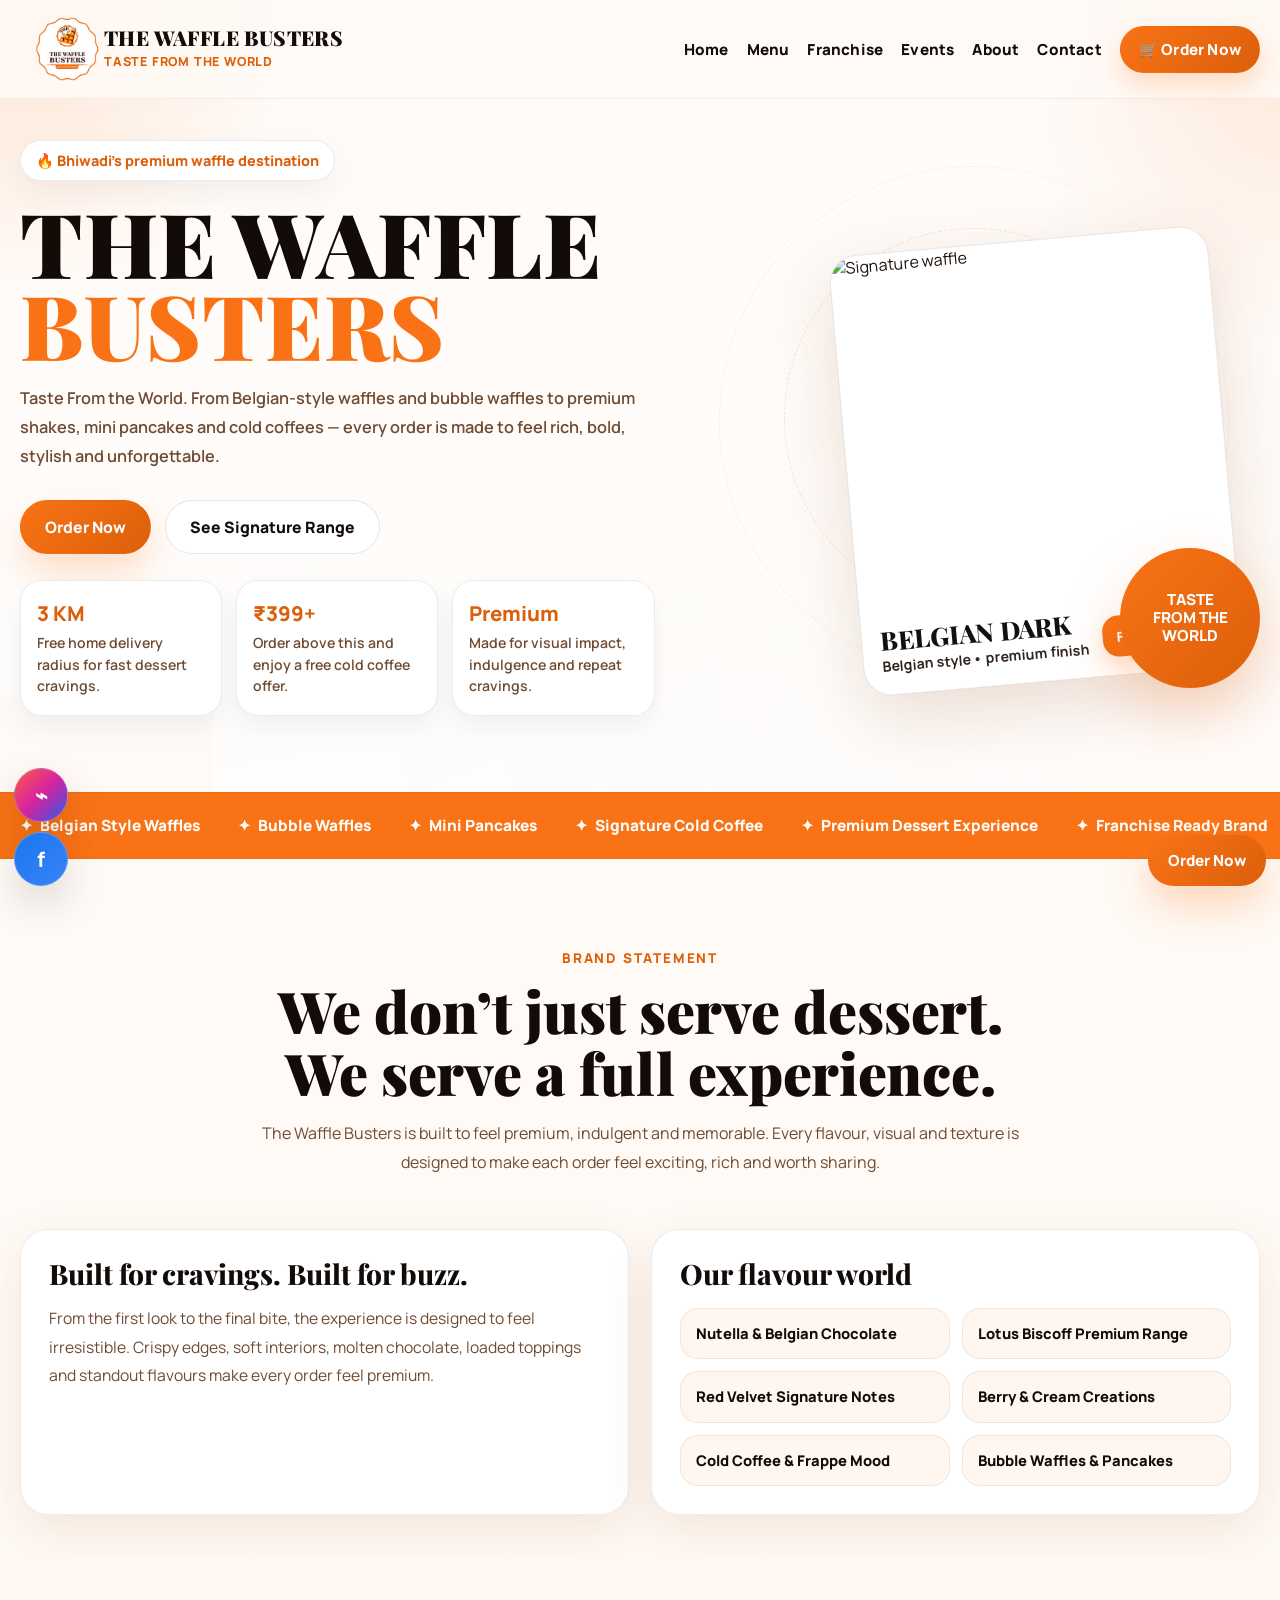
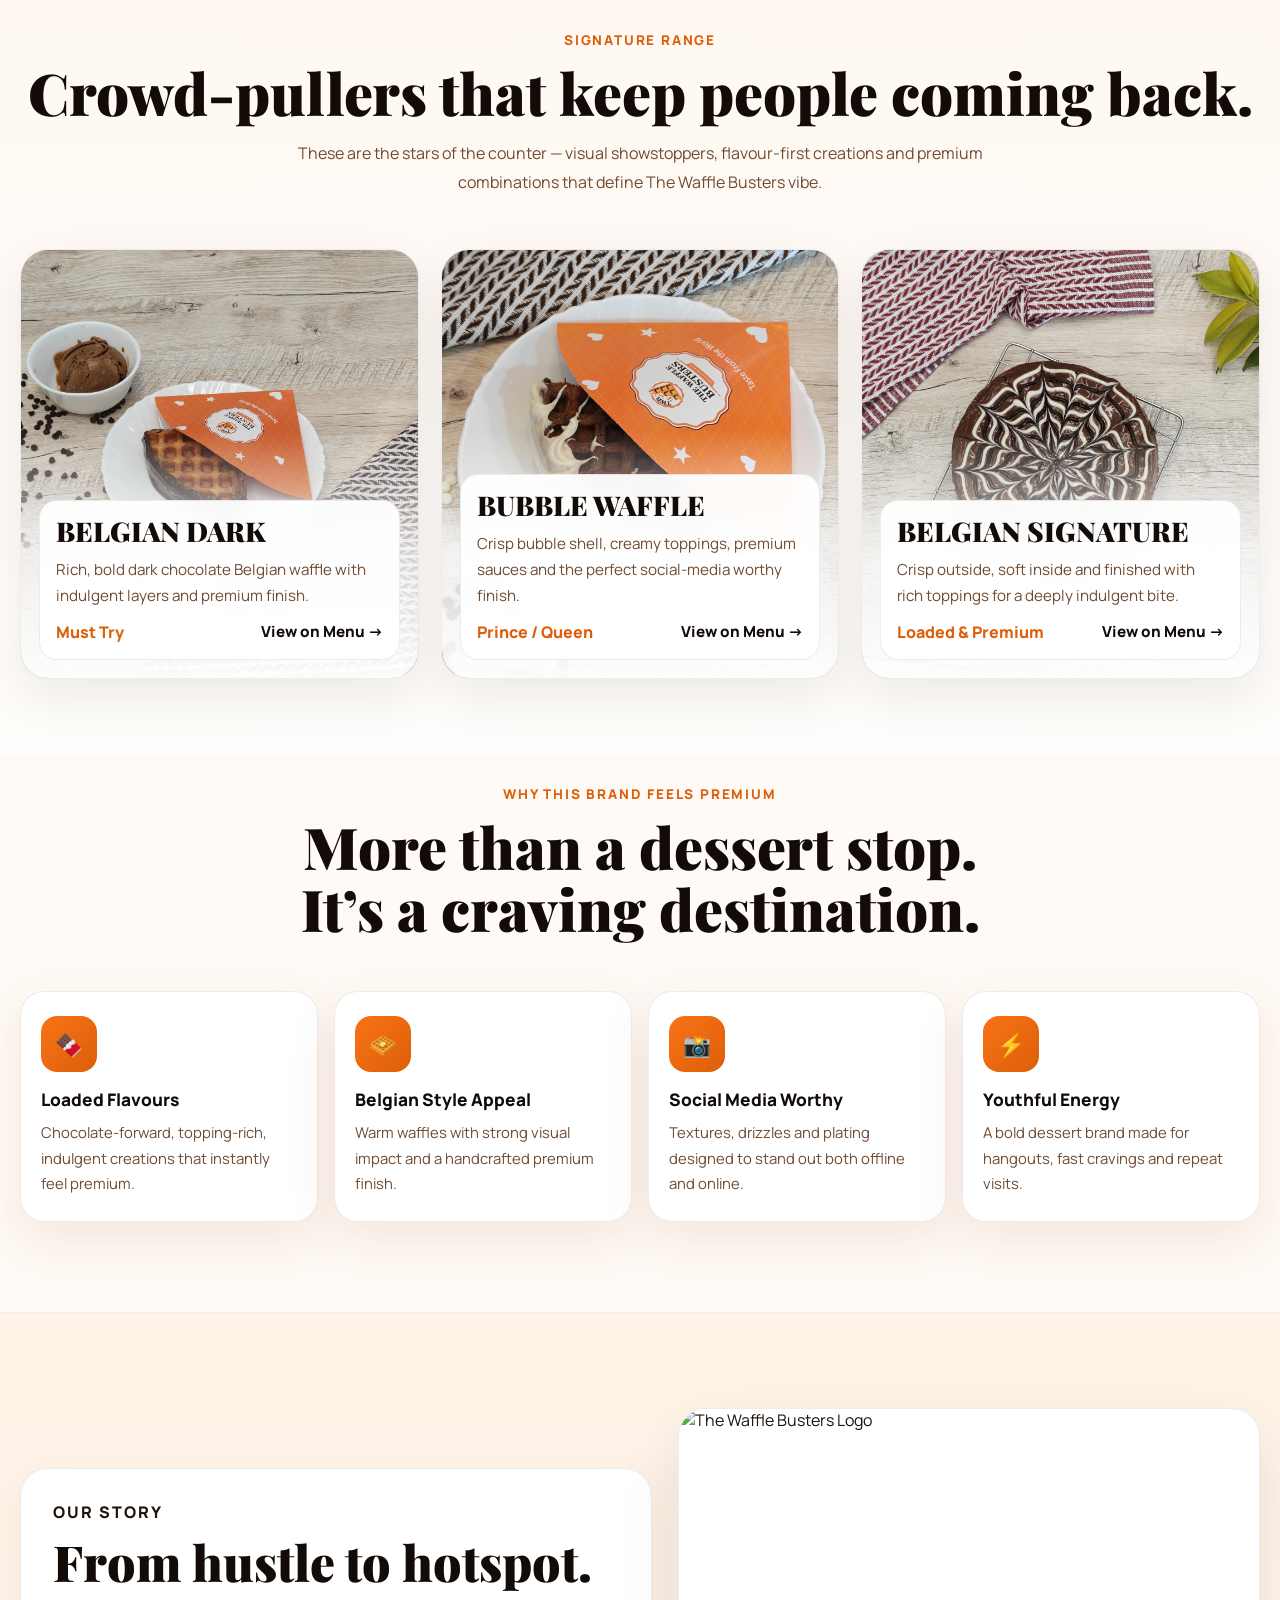
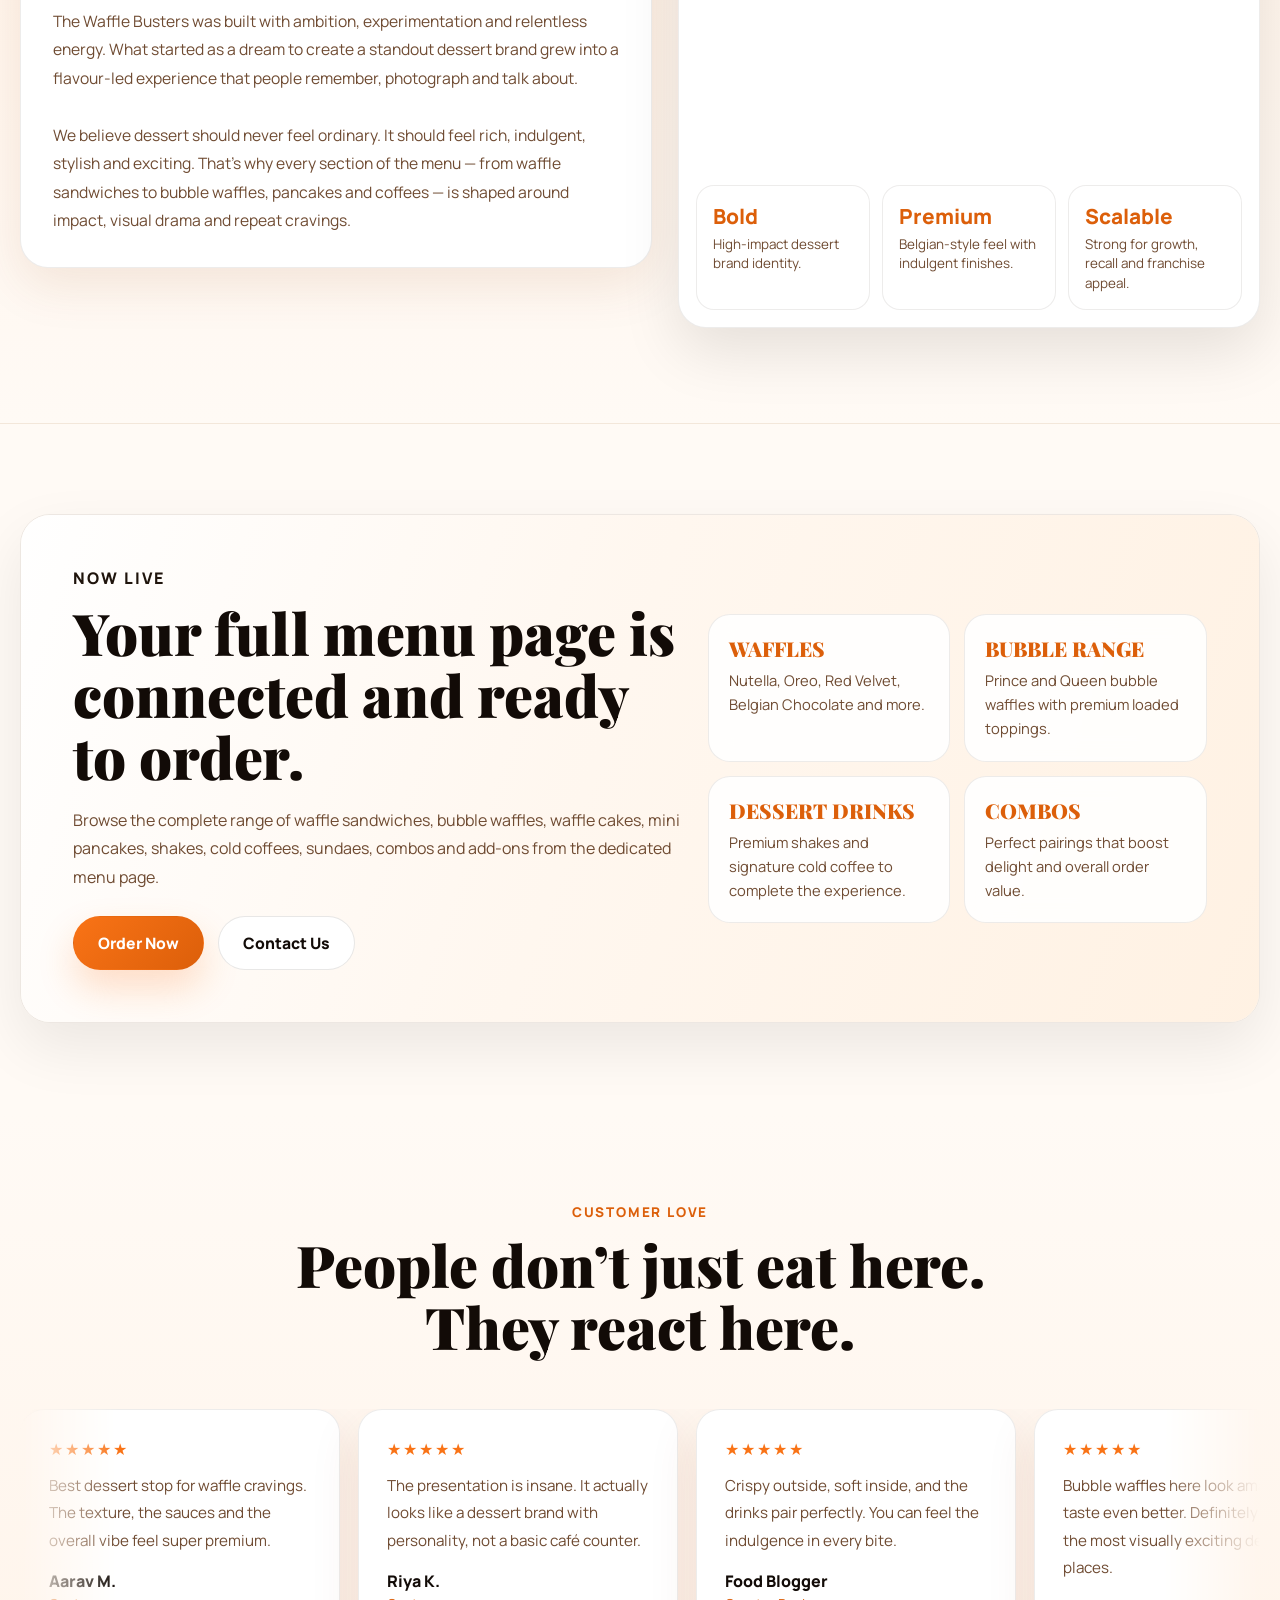
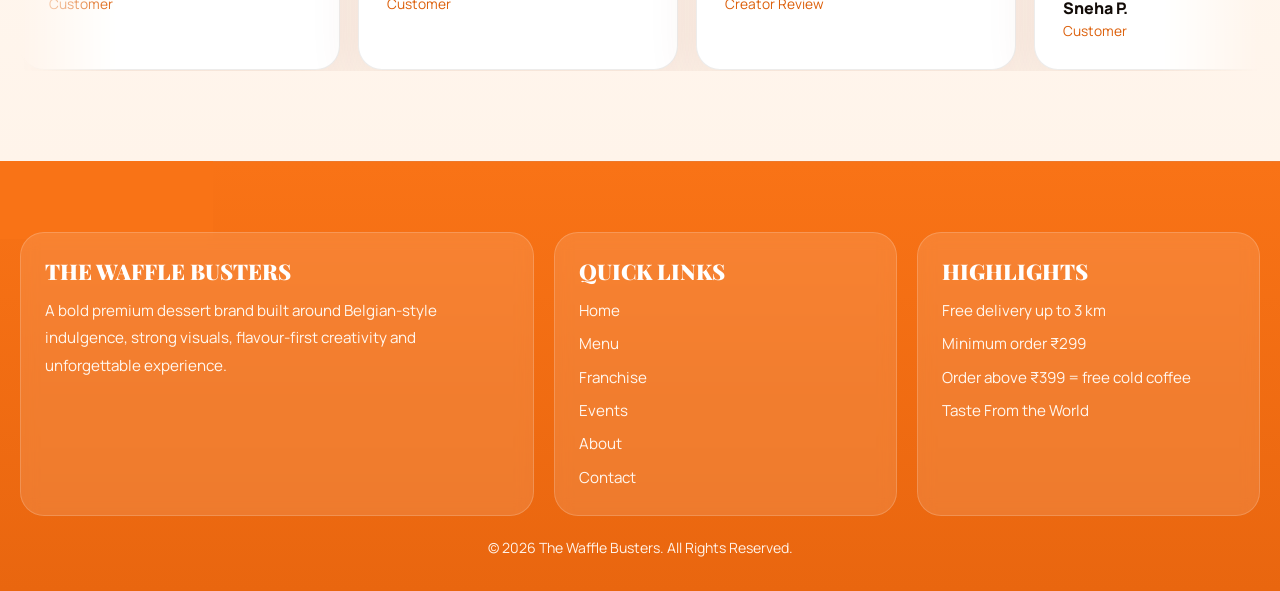
==== index.html @ b1592052 "first commit" ====
<!DOCTYPE html>
<html lang="en">
<head>
  <meta charset="UTF-8" />
  <meta name="viewport" content="width=device-width, initial-scale=1.0" />
  <title>The Waffle Busters | Order Online</title>

  <link rel="preconnect" href="https://fonts.googleapis.com">
  <link rel="preconnect" href="https://fonts.gstatic.com" crossorigin>
  <link href="https://fonts.googleapis.com/css2?family=Manrope:wght@400;500;600;700;800&family=Playfair+Display:wght@700;800;900&display=swap" rel="stylesheet">

<style>
  :root{
    --brand:#f97316;
    --brand-dark:#dc5f0a;
    --brand-soft:#fff4ea;
    --cream:#fffaf5;
    --cream-2:#fff1e3;
    --surface:#ffffff;
    --surface-2:#fff7ef;
    --text:#1f140c;
    --text-soft:#6f4b32;
    --heading:#120b07;
    --line:rgba(31,20,12,0.10);
    --line-strong:rgba(31,20,12,0.16);
    --shadow:0 18px 50px rgba(133, 58, 8, 0.10);
    --shadow-strong:0 24px 70px rgba(133, 58, 8, 0.16);
    --radius:28px;
    --nav-h:88px;
  }

  *{
    margin:0;
    padding:0;
    box-sizing:border-box;
  }

  html{
    scroll-behavior:smooth;
  }

  body{
    font-family:'Manrope',sans-serif;
    background:
      radial-gradient(circle at 10% 0%, rgba(249,115,22,.10), transparent 18%),
      radial-gradient(circle at 100% 10%, rgba(249,115,22,.08), transparent 20%),
      linear-gradient(180deg, #fffaf5 0%, #fff4ea 48%, #fff9f4 100%);
    color:var(--text);
    overflow-x:hidden;
    -webkit-font-smoothing:antialiased;
    text-rendering:optimizeLegibility;
  }

  a{
    text-decoration:none;
    color:inherit;
  }

  img{
    display:block;
    max-width:100%;
  }

  section{
    position:relative;
  }

  .container{
    width:min(1240px, calc(100% - 32px));
    margin:auto;
  }

  /* NAVBAR */
  .navbar{
    position:fixed;
    top:0;
    left:0;
    width:100%;
    z-index:1200;
    padding:14px 0;
    transition:.35s ease;
    background:rgba(255,250,245,.88);
    backdrop-filter:blur(14px);
    border-bottom:1px solid rgba(31,20,12,.06);
  }

  .navbar.scrolled{
    background:rgba(255,248,241,.96);
    border-bottom:1px solid rgba(31,20,12,.10);
    box-shadow:0 10px 35px rgba(0,0,0,0.06);
  }

  .nav-inner{
    width:min(1240px, calc(100% - 32px));
    margin:auto;
    display:flex;
    align-items:center;
    justify-content:space-between;
    gap:18px;
    min-height:60px;
  }

  .logo{
    display:flex;
    align-items:center;
    gap:14px;
    min-width:0;
    position:relative;
    z-index:1202;
  }

 .logo-img{
  width:70px;
  height:70px;
  object-fit:contain;
  flex-shrink:0;
  background:transparent;
  padding:0;
  border-radius:0;
  box-shadow:none;
  transform:scale(1.35);
  transform-origin:left center;
}

  .logo-text{
    min-width:0;
  }

  .logo-text h2{
    font-family:'Playfair Display',serif;
    font-size:1.28rem;
    font-weight:900;
    letter-spacing:.4px;
    color:var(--heading);
    line-height:1.02;
    text-transform:uppercase;
  }

  .logo-text p{
    font-size:.78rem;
    color:var(--brand-dark);
    margin-top:4px;
    letter-spacing:.8px;
    white-space:nowrap;
    font-weight:800;
    text-transform:uppercase;
  }

  .nav-toggle{
    display:none;
    width:48px;
    height:48px;
    border:none;
    border-radius:14px;
    background:#fff;
    border:1px solid rgba(31,20,12,.08);
    align-items:center;
    justify-content:center;
    cursor:pointer;
    position:relative;
    z-index:1202;
    flex-shrink:0;
    box-shadow:0 10px 24px rgba(0,0,0,.05);
  }

  .nav-toggle span{
    position:absolute;
    width:22px;
    height:2px;
    border-radius:999px;
    background:var(--heading);
    transition:.28s ease;
  }

  .nav-toggle span:nth-child(1){transform:translateY(-7px);}
  .nav-toggle span:nth-child(2){transform:translateY(0);}
  .nav-toggle span:nth-child(3){transform:translateY(7px);}

  .nav-toggle.active span:nth-child(1){transform:translateY(0) rotate(45deg);}
  .nav-toggle.active span:nth-child(2){opacity:0;}
  .nav-toggle.active span:nth-child(3){transform:translateY(0) rotate(-45deg);}

  .nav-links{
    display:flex;
    align-items:center;
    gap:12px;
  }

  .navbar ul{
    display:flex;
    gap:18px;
    list-style:none;
    align-items:center;
    flex-wrap:wrap;
    justify-content:flex-end;
  }

  .navbar a{
    color:var(--heading);
    font-weight:800;
    letter-spacing:.2px;
    transition:.25s ease;
    position:relative;
    font-size:.95rem;
  }

  .navbar a:hover{
    color:var(--brand-dark);
  }

  .navbar a::after{
    content:"";
    position:absolute;
    left:0;
    bottom:-7px;
    width:0;
    height:2px;
    background:linear-gradient(90deg, var(--brand), var(--brand-dark));
    transition:.25s ease;
  }

  .navbar a:hover::after{
    width:100%;
  }

  .nav-cta{
    padding:12px 18px;
    border-radius:999px;
    border:1px solid transparent;
    background:linear-gradient(135deg,var(--brand),var(--brand-dark));
    color:#fff !important;
    font-weight:900 !important;
    box-shadow:0 12px 26px rgba(249,115,22,0.22);
  }

  .nav-cta::after{
    display:none;
  }

  .nav-overlay{
    display:none;
  }

  /* HERO */
  .hero{
    min-height:88vh;
    display:flex;
    align-items:center;
    padding:138px 0 74px;
    overflow:hidden;
    background:
      linear-gradient(180deg, rgba(255,255,255,.72), rgba(255,255,255,.82)),
      url('assets/images/hero-bg.jpeg') center/cover no-repeat;
  }

  .hero::before{
    content:"";
    position:absolute;
    inset:0;
    background:
      radial-gradient(circle at 0% 0%, rgba(249,115,22,.16), transparent 20%),
      radial-gradient(circle at 100% 10%, rgba(249,115,22,.12), transparent 18%);
    pointer-events:none;
  }

  .hero::after{
    content:"";
    position:absolute;
    left:0;
    right:0;
    bottom:-1px;
    height:95px;
    background:
      radial-gradient(circle at 8% 0, transparent 54px, var(--cream) 55px),
      radial-gradient(circle at 26% 0, transparent 54px, var(--cream) 55px),
      radial-gradient(circle at 44% 0, transparent 54px, var(--cream) 55px),
      radial-gradient(circle at 62% 0, transparent 54px, var(--cream) 55px),
      radial-gradient(circle at 80% 0, transparent 54px, var(--cream) 55px),
      radial-gradient(circle at 98% 0, transparent 54px, var(--cream) 55px);
    background-size:16.66% 100%;
    background-repeat:no-repeat;
    pointer-events:none;
  }

  .hero-grid{
    position:relative;
    z-index:2;
    display:grid;
    grid-template-columns:minmax(0,1fr) minmax(0,.9fr);
    gap:34px;
    align-items:center;
  }

  .hero-copy{
    min-width:0;
  }

  .hero-copy .eyebrow{
    display:inline-flex;
    align-items:center;
    gap:10px;
    padding:10px 15px;
    border-radius:999px;
    background:#fff;
    border:1px solid rgba(31,20,12,.08);
    color:var(--brand-dark);
    font-weight:800;
    margin-bottom:20px;
    box-shadow:0 10px 30px rgba(0,0,0,0.05);
    font-size:.9rem;
    max-width:100%;
  }

  .hero-copy h1{
    font-family:'Playfair Display',serif;
    font-size:clamp(2.8rem, 7vw, 5.8rem);
    line-height:.92;
    font-weight:900;
    letter-spacing:.5px;
    max-width:720px;
    color:var(--heading);
    word-break:break-word;
    text-transform:uppercase;
  }

  .hero-copy h1 span{
    display:block;
    color:var(--brand);
  }

  .hero-copy p{
    margin-top:18px;
    max-width:700px;
    color:var(--text-soft);
    font-size:1.02rem;
    line-height:1.8;
    font-weight:600;
  }

  .hero-actions{
    margin-top:28px;
    display:flex;
    flex-wrap:wrap;
    gap:14px;
  }

  .btn{
    display:inline-flex;
    align-items:center;
    justify-content:center;
    gap:10px;
    min-height:54px;
    padding:15px 24px;
    border-radius:999px;
    font-weight:800;
    font-size:.98rem;
    transition:.28s ease;
    border:1px solid transparent;
    text-align:center;
  }

  .btn-primary{
    background:linear-gradient(135deg,var(--brand),var(--brand-dark));
    color:#fff;
    box-shadow:0 18px 36px rgba(249,115,22,.22);
  }

  .btn-primary:hover{
    transform:translateY(-4px);
    box-shadow:0 24px 42px rgba(249,115,22,.28);
  }

  .btn-secondary{
    background:#fff;
    border-color:rgba(31,20,12,.10);
    color:var(--heading);
  }

  .btn-secondary:hover{
    transform:translateY(-4px);
    background:var(--surface-2);
  }

  .hero-stats{
    margin-top:26px;
    display:grid;
    grid-template-columns:repeat(3, minmax(0,1fr));
    gap:14px;
  }

  .stat-chip{
    min-width:0;
    padding:18px 16px;
    border-radius:22px;
    background:#fff;
    border:1px solid rgba(31,20,12,.08);
    box-shadow:0 12px 26px rgba(0,0,0,.05);
  }

  .stat-chip h3{
    font-size:1.28rem;
    color:var(--brand-dark);
    font-weight:900;
    margin-bottom:5px;
  }

  .stat-chip p{
    margin:0;
    font-size:.88rem;
    line-height:1.55;
    color:var(--text-soft);
  }

  .hero-visual{
    position:relative;
    min-height:560px;
  }

  .orbit{
    position:absolute;
    border:1px dashed rgba(249,115,22,.20);
    border-radius:50%;
    animation:spin 24s linear infinite;
  }

  .orbit.one{
    width:380px;
    height:380px;
    top:80px;
    left:50%;
    transform:translateX(-50%);
  }

  .orbit.two{
    width:510px;
    height:510px;
    top:18px;
    left:50%;
    transform:translateX(-50%);
    animation-duration:34s;
    opacity:.6;
  }

  .floating-card{
    position:absolute;
    background:#fff;
    border:1px solid rgba(31,20,12,.10);
    box-shadow:var(--shadow-strong);
    border-radius:28px;
    overflow:hidden;
  }

  .main-waffle{
    width:min(100%, 380px);
    right:34px;
    top:92px;
    transform:rotate(-5deg);
  }

  .main-waffle img{
    width:100%;
    height:440px;
    object-fit:cover;
  }

  .main-waffle .label{
    position:absolute;
    left:18px;
    bottom:18px;
    right:18px;
    display:flex;
    justify-content:space-between;
    align-items:flex-end;
    gap:10px;
  }

  .main-waffle .label h3{
    font-family:'Playfair Display',serif;
    font-size:1.6rem;
    font-weight:800;
    color:#111;
    text-transform:uppercase;
  }

  .main-waffle .label span{
    font-size:.88rem;
    color:#2f241d;
    line-height:1.4;
    display:block;
    font-weight:700;
  }

  .price-pill{
    padding:11px 14px;
    border-radius:16px;
    background:linear-gradient(135deg,var(--brand),var(--brand-dark));
    color:#fff;
    font-weight:900;
    box-shadow:0 8px 20px rgba(249,115,22,.20);
    white-space:nowrap;
    font-size:.86rem;
  }

  .hero-floating-badge{
    position:absolute;
    right:0;
    bottom:20px;
    width:140px;
    height:140px;
    border-radius:50%;
    background:linear-gradient(135deg,var(--brand),var(--brand-dark));
    color:#fff;
    display:flex;
    align-items:center;
    justify-content:center;
    text-align:center;
    font-weight:900;
    font-size:.95rem;
    line-height:1.2;
    box-shadow:0 26px 60px rgba(249,115,22,.22);
    animation:floatY 3.8s ease-in-out infinite;
  }

  /* SECTION HEADER */
  .section-head{
    margin-bottom:52px;
    text-align:center;
  }

  .section-head .mini{
    color:var(--brand-dark);
    font-weight:900;
    letter-spacing:1.8px;
    text-transform:uppercase;
    margin-bottom:12px;
    font-size:.84rem;
  }

  .section-head h2{
    font-family:'Playfair Display',serif;
    font-size:clamp(2rem, 5vw, 3.6rem);
    line-height:1.08;
    font-weight:900;
    color:var(--heading);
  }

  .section-head p{
    margin:16px auto 0;
    max-width:760px;
    color:var(--text-soft);
    font-size:1rem;
    line-height:1.8;
  }

  /* EXPERIENCE STRIP */
  .experience-strip{
    padding:22px 0;
    border-top:1px solid rgba(31,20,12,.06);
    border-bottom:1px solid rgba(31,20,12,.06);
    background:var(--brand);
    overflow:hidden;
  }

  .strip-track{
    display:flex;
    gap:38px;
    white-space:nowrap;
    font-size:.96rem;
    font-weight:800;
    color:#fff;
    will-change:transform;
  }

  .strip-item{
    position:relative;
    padding-left:20px;
  }

  .strip-item::before{
    content:"✦";
    position:absolute;
    left:0;
    top:0;
    color:#fff;
  }

  /* BRAND STATEMENT */
  .statement{
    padding:90px 0 40px;
    background:var(--cream);
  }

  .statement-grid{
    display:grid;
    grid-template-columns:repeat(2,minmax(0,1fr));
    gap:22px;
    align-items:stretch;
  }

  .statement-card{
    background:#fff;
    border:1px solid rgba(31,20,12,.08);
    border-radius:28px;
    padding:28px;
    box-shadow:var(--shadow);
  }

  .statement-card h3{
    font-family:'Playfair Display',serif;
    font-size:1.75rem;
    font-weight:800;
    margin-bottom:14px;
    line-height:1.15;
    color:var(--heading);
  }

  .statement-card p{
    color:var(--text-soft);
    line-height:1.82;
    font-size:.98rem;
  }

  .flavour-grid{
    display:grid;
    grid-template-columns:repeat(2,minmax(0,1fr));
    gap:12px;
    margin-top:18px;
  }

  .flavour-pill{
    padding:14px 15px;
    background:var(--surface-2);
    border:1px solid rgba(31,20,12,.07);
    border-radius:18px;
    font-weight:800;
    color:var(--heading);
    font-size:.92rem;
    line-height:1.45;
  }

  /* SIGNATURE */
  .signature{
    padding:76px 0;
    background:linear-gradient(180deg, #fff8f2 0%, #fffdfb 100%);
  }

  .cards{
    display:grid;
    grid-template-columns:repeat(3, minmax(0,1fr));
    gap:22px;
  }

  .card{
    position:relative;
    min-height:430px;
    border-radius:28px;
    overflow:hidden;
    cursor:pointer;
    box-shadow:0 18px 50px rgba(0,0,0,.08);
    border:1px solid rgba(31,20,12,.08);
    background:#fff;
  }

  .card img{
    position:absolute;
    inset:0;
    width:100%;
    height:100%;
    object-fit:cover;
    transition:transform .7s ease;
  }

  .card:hover img{
    transform:scale(1.06);
  }

  .card::after{
    content:"";
    position:absolute;
    inset:0;
    background:
      linear-gradient(to top, rgba(255,255,255,.98) 0%, rgba(255,255,255,.78) 30%, rgba(255,255,255,0) 58%);
  }

  .card-content{
    position:absolute;
    left:18px;
    right:18px;
    bottom:18px;
    z-index:2;
    background:rgba(255,255,255,.94);
    padding:16px;
    border-radius:18px;
    border:1px solid rgba(31,20,12,.08);
    backdrop-filter:blur(8px);
  }

  .card-content h3{
    font-family:'Playfair Display',serif;
    font-size:1.7rem;
    margin-bottom:10px;
    font-weight:900;
    line-height:1.1;
    color:var(--heading);
    text-transform:uppercase;
  }

  .card-content p{
    font-size:.95rem;
    line-height:1.7;
    color:var(--text-soft);
  }

  .card-meta{
    margin-top:12px;
    display:flex;
    justify-content:space-between;
    align-items:center;
    gap:12px;
    flex-wrap:wrap;
  }

  .card-price{
    font-size:1rem;
    font-weight:900;
    color:var(--brand-dark);
  }

  .card-link{
    font-weight:800;
    color:var(--heading);
    font-size:.95rem;
  }

  /* HIGHLIGHTS */
  .highlights{
    padding:30px 0 90px;
    background:var(--cream);
  }

  .highlight-grid{
    display:grid;
    grid-template-columns:repeat(4, minmax(0,1fr));
    gap:16px;
  }

  .highlight{
    background:#fff;
    border:1px solid rgba(31,20,12,.08);
    border-radius:24px;
    padding:24px 20px;
    box-shadow:var(--shadow);
    transition:.28s ease;
  }

  .highlight:hover{
    transform:translateY(-6px);
  }

  .highlight .icon{
    width:56px;
    height:56px;
    border-radius:16px;
    background:linear-gradient(135deg,var(--brand),var(--brand-dark));
    display:flex;
    align-items:center;
    justify-content:center;
    font-size:1.4rem;
    margin-bottom:16px;
    color:#fff;
    font-weight:900;
  }

  .highlight h4{
    font-size:1.08rem;
    margin-bottom:9px;
    font-weight:800;
    color:var(--heading);
  }

  .highlight p{
    color:var(--text-soft);
    line-height:1.72;
    font-size:.93rem;
  }

  /* JOURNEY */
  .journey{
    padding:95px 0;
    background:linear-gradient(180deg, #fff2e6 0%, #fffaf5 100%);
    border-top:1px solid rgba(31,20,12,.05);
    border-bottom:1px solid rgba(31,20,12,.05);
  }

  .journey-container{
    display:grid;
    grid-template-columns:minmax(0,1fr) minmax(0,.92fr);
    gap:26px;
    align-items:center;
  }

  .journey-text{
    background:#fff;
    border-radius:28px;
    border:1px solid rgba(31,20,12,.08);
    padding:32px;
    box-shadow:var(--shadow);
  }

  .journey-text h2{
    font-family:'Playfair Display',serif;
    font-size:clamp(2rem,4vw,3.1rem);
    margin-bottom:18px;
    font-weight:900;
    line-height:1.08;
    color:var(--heading);
  }

  .journey-text p{
    color:var(--text-soft);
    font-size:.98rem;
    line-height:1.82;
  }

  .journey-visual{
    position:relative;
    min-height:520px;
  }

  .journey-image{
    position:absolute;
    inset:0;
    border-radius:28px;
    overflow:hidden;
    box-shadow:0 24px 60px rgba(0,0,0,.10);
    border:1px solid rgba(31,20,12,.08);
    background:#fff;
  }

  .journey-image img{
    width:100%;
    height:100%;
    object-fit:cover;
  }

  .overlay-box{
    position:absolute;
    left:18px;
    bottom:18px;
    right:18px;
    display:grid;
    grid-template-columns:repeat(3,minmax(0,1fr));
    gap:12px;
  }

  .overlay-mini{
    background:rgba(255,255,255,.92);
    backdrop-filter:blur(12px);
    border:1px solid rgba(31,20,12,.08);
    border-radius:18px;
    padding:16px;
  }

  .overlay-mini h3{
    font-size:1.3rem;
    color:var(--brand-dark);
    font-weight:900;
  }

  .overlay-mini p{
    margin-top:5px;
    color:var(--text-soft);
    font-size:.84rem;
    line-height:1.45;
  }

  /* MENU CTA */
  .menu-showcase{
    padding:90px 0;
    background:#fffaf5;
  }

  .menu-cta-box{
    position:relative;
    border-radius:30px;
    overflow:hidden;
    border:1px solid rgba(31,20,12,.08);
    box-shadow:0 24px 60px rgba(0,0,0,.08);
  }

  .menu-cta-box::before{
    content:"";
    position:absolute;
    inset:0;
    background:
      linear-gradient(110deg, rgba(255,255,255,.94) 0%, rgba(255,247,239,.90) 44%, rgba(255,240,224,.86) 100%),
      url('assets/images/menu-bg.jpg') center/cover no-repeat;
  }

  .menu-cta-inner{
    position:relative;
    z-index:2;
    padding:52px;
    display:grid;
    grid-template-columns:minmax(0,1.1fr) minmax(0,.9fr);
    gap:24px;
    align-items:center;
  }

  .menu-cta-copy h2{
    font-family:'Playfair Display',serif;
    font-size:clamp(2.1rem,5vw,3.6rem);
    line-height:1.08;
    font-weight:900;
    color:var(--heading);
  }

  .menu-cta-copy p{
    margin-top:18px;
    color:var(--text-soft);
    font-size:1rem;
    line-height:1.8;
    max-width:680px;
  }

  .menu-mini-grid{
    display:grid;
    grid-template-columns:repeat(2,minmax(0,1fr));
    gap:14px;
  }

  .menu-mini{
    padding:20px;
    border-radius:22px;
    background:rgba(255,255,255,.88);
    border:1px solid rgba(31,20,12,.08);
    backdrop-filter:blur(12px);
  }

  .menu-mini h4{
    font-size:1.28rem;
    color:var(--brand-dark);
    font-weight:900;
    margin-bottom:6px;
    font-family:'Playfair Display',serif;
    text-transform:uppercase;
  }

  .menu-mini p{
    color:var(--text-soft);
    line-height:1.65;
    font-size:.92rem;
  }

  /* TESTIMONIALS */
  .testimonials{
    padding:90px 0;
    overflow:hidden;
    background:linear-gradient(180deg, #fffaf5 0%, #fff4ea 100%);
  }

  .testimonial-wrap{
    overflow:hidden;
    mask-image:linear-gradient(to right, transparent, black 8%, black 92%, transparent);
    -webkit-mask-image:linear-gradient(to right, transparent, black 8%, black 92%, transparent);
  }

  .testimonial-track{
    display:flex;
    gap:18px;
    width:max-content;
    will-change:transform;
  }

  .testimonial-card{
    min-width:320px;
    max-width:320px;
    background:#fff;
    border:1px solid rgba(31,20,12,.08);
    padding:28px;
    border-radius:24px;
    box-shadow:var(--shadow);
  }

  .testimonial-card .stars{
    color:var(--brand);
    margin-bottom:12px;
    letter-spacing:2px;
    font-size:1rem;
  }

  .testimonial-card p{
    color:var(--text-soft);
    line-height:1.8;
    margin-bottom:16px;
    font-size:.95rem;
  }

  .testimonial-card h4{
    color:var(--heading);
    font-weight:800;
  }

  .testimonial-card span{
    color:var(--brand-dark);
    font-size:.86rem;
  }

  /* FOOTER */
  footer{
    padding:70px 0 34px;
    background:
      linear-gradient(180deg, rgba(249,115,22,1) 0%, rgba(233,102,15,1) 100%);
    border-top:1px solid rgba(255,255,255,.12);
    position:relative;
  }

  footer::before{
    content:"";
    position:absolute;
    left:0;
    right:0;
    top:-1px;
    height:78px;
    background:
      radial-gradient(circle at 8% 100%, transparent 46px, var(--brand) 47px),
      radial-gradient(circle at 26% 100%, transparent 46px, var(--brand) 47px),
      radial-gradient(circle at 44% 100%, transparent 46px, var(--brand) 47px),
      radial-gradient(circle at 62% 100%, transparent 46px, var(--brand) 47px),
      radial-gradient(circle at 80% 100%, transparent 46px, var(--brand) 47px),
      radial-gradient(circle at 98% 100%, transparent 46px, var(--brand) 47px);
    background-size:16.66% 100%;
    background-repeat:no-repeat;
    pointer-events:none;
  }

  .footer-grid{
    display:grid;
    grid-template-columns:1.2fr .8fr .8fr;
    gap:20px;
    position:relative;
    z-index:2;
  }

  .footer-card{
    background:rgba(255,255,255,.12);
    border:1px solid rgba(255,255,255,.18);
    border-radius:24px;
    padding:24px;
    backdrop-filter:blur(8px);
  }

  .footer-card h3{
    font-family:'Playfair Display',serif;
    font-size:1.35rem;
    margin-bottom:12px;
    font-weight:900;
    color:#fff;
    text-transform:uppercase;
  }

  .footer-card p,
  .footer-card li,
  .footer-card a{
    color:#fff7ef;
    line-height:1.8;
    font-size:.95rem;
  }

  .footer-card ul{
    list-style:none;
  }

  .footer-card li + li{
    margin-top:6px;
  }

  .footer-bottom{
    text-align:center;
    margin-top:22px;
    color:#fff2e8;
    font-size:.88rem;
    position:relative;
    z-index:2;
  }

  /* SOCIAL POPUP */
  .social-popup{
    position:fixed;
    left:14px;
    bottom:14px;
    z-index:1001;
    display:flex;
    flex-direction:column;
    gap:10px;
  }

  .social-link{
    width:54px;
    height:54px;
    border-radius:50%;
    display:flex;
    align-items:center;
    justify-content:center;
    font-size:1.3rem;
    font-weight:900;
    color:#fff;
    box-shadow:0 18px 40px rgba(0,0,0,.14);
    border:1px solid rgba(255,255,255,.20);
    transition:.28s ease;
    backdrop-filter:blur(10px);
  }

  .social-link:hover{
    transform:translateY(-4px) scale(1.04);
  }

  .social-link.instagram{
    background:linear-gradient(135deg,#fd5949,#d6249f,#285AEB);
  }

  .social-link.facebook{
    background:linear-gradient(135deg,#1877f2,#3b82f6);
  }

  /* FLOATING ORDER */
  .floating-order{
    position:fixed;
    right:14px;
    bottom:14px;
    z-index:1000;
    background:linear-gradient(135deg,var(--brand),var(--brand-dark));
    color:#fff;
    font-weight:900;
    padding:15px 20px;
    border-radius:999px;
    box-shadow:0 18px 40px rgba(249,115,22,.28);
    animation:pulse 2s infinite;
    font-size:.95rem;
  }

  /* ANIMATIONS */
  @keyframes spin{
    from{ transform:translateX(-50%) rotate(0deg); }
    to{ transform:translateX(-50%) rotate(360deg); }
  }

  @keyframes floatY{
    0%,100%{ transform:translateY(0); }
    50%{ transform:translateY(-10px); }
  }

  @keyframes pulse{
    0%,100%{ transform:scale(1); }
    50%{ transform:scale(1.03); }
  }

  /* LARGE TABLET */
  @media (max-width:1180px){
    .cards{grid-template-columns:repeat(2,minmax(0,1fr));}
    .highlight-grid{grid-template-columns:repeat(2,minmax(0,1fr));}
    .hero-grid,
    .journey-container,
    .menu-cta-inner,
    .statement-grid,
    .footer-grid{
      grid-template-columns:1fr;
    }

    .hero{
      min-height:auto;
      padding:120px 0 60px;
    }

    .hero-visual{
      min-height:600px;
    }

    .main-waffle{
      left:50%;
      right:auto;
      transform:translateX(-50%) rotate(-4deg);
    }

    .hero-floating-badge{
      right:50%;
      transform:translateX(170px);
    }
  }

  /* TABLET */
  @media (max-width:900px){
    .nav-toggle{
      display:flex;
    }

    .nav-links{
      position:fixed;
      top:0;
      right:-100%;
      width:min(88vw, 360px);
      height:100svh;
      background:linear-gradient(180deg, #fffaf5, #fff2e6);
      border-left:1px solid rgba(31,20,12,.08);
      box-shadow:-20px 0 50px rgba(0,0,0,.12);
      padding:92px 20px 28px;
      transition:.34s ease;
      display:flex;
      align-items:flex-start;
      justify-content:flex-start;
      z-index:1201;
    }

    .nav-links.active{
      right:0;
    }

    .nav-links ul{
      width:100%;
      flex-direction:column;
      align-items:flex-start;
      gap:8px;
    }

    .nav-links li{
      width:100%;
    }

    .nav-links a{
      display:block;
      width:100%;
      padding:14px 14px;
      border-radius:16px;
      font-size:1rem;
    }

    .nav-links a:hover{
      background:rgba(249,115,22,.08);
    }

    .nav-links a::after{
      display:none;
    }

    .nav-links .nav-cta{
      margin-top:8px;
      text-align:center;
    }

    .nav-overlay{
      display:block;
      position:fixed;
      inset:0;
      background:rgba(0,0,0,.35);
      backdrop-filter:blur(3px);
      opacity:0;
      visibility:hidden;
      transition:.28s ease;
      z-index:1200;
    }

    .nav-overlay.active{
      opacity:1;
      visibility:visible;
    }

    .hero-grid{
      gap:28px;
    }

    .hero-stats{
      grid-template-columns:1fr;
    }

    .journey-visual{
      min-height:460px;
    }

    .overlay-box{
      grid-template-columns:1fr;
    }
  }

  /* MOBILE */
  @media (max-width:640px){
    .container,
    .nav-inner{
      width:min(100% - 20px, 1240px);
    }

    .navbar{
      padding:10px 0;
    }

   .logo-img{
  width:58px;
  height:58px;
  border-radius:0;
  background:transparent;
  padding:0;
  box-shadow:none;
  transform:scale(1.22);
  transform-origin:left center;
}

    .logo-text h2{
      font-size:1rem;
    }

    .logo-text p{
      font-size:.68rem;
      letter-spacing:.5px;
    }

    .hero{
      padding:108px 0 48px;
    }

    .hero-copy .eyebrow{
      font-size:.8rem;
      padding:9px 12px;
      margin-bottom:16px;
    }

    .hero-copy h1{
      font-size:2.45rem;
      line-height:.96;
      letter-spacing:.2px;
    }

    .hero-copy p{
      font-size:.95rem;
      line-height:1.72;
      margin-top:16px;
    }

    .hero-actions{
      flex-direction:column;
      gap:12px;
    }

    .btn{
      width:100%;
      min-height:52px;
      padding:14px 18px;
      font-size:.95rem;
    }

    .stat-chip{
      padding:16px 15px;
      border-radius:18px;
    }

    .stat-chip h3{
      font-size:1.12rem;
    }

    .stat-chip p{
      font-size:.84rem;
    }

    .hero-visual{
      min-height:430px;
    }

    .orbit.one{
      width:250px;
      height:250px;
      top:76px;
    }

    .orbit.two{
      width:330px;
      height:330px;
      top:36px;
    }

    .main-waffle{
      width:88%;
      top:72px;
      left:50%;
      transform:translateX(-50%) rotate(-2deg);
      border-radius:24px;
    }

    .main-waffle img{
      height:280px;
    }

    .main-waffle .label{
      left:14px;
      right:14px;
      bottom:14px;
      flex-direction:column;
      align-items:flex-start;
    }

    .main-waffle .label h3{
      font-size:1.25rem;
    }

    .main-waffle .label span{
      font-size:.8rem;
    }

    .price-pill{
      font-size:.78rem;
      padding:9px 12px;
    }

    .hero-floating-badge{
      width:92px;
      height:92px;
      font-size:.7rem;
      right:12px;
      bottom:0;
      transform:none;
    }

    .experience-strip{
      padding:16px 0;
    }

    .strip-track{
      font-size:.84rem;
      gap:26px;
    }

    .statement,
    .signature,
    .journey,
    .menu-showcase,
    .testimonials,
    .highlights{
      padding:64px 0;
    }

    .section-head{
      margin-bottom:34px;
    }

    .section-head h2{
      font-size:1.95rem;
    }

    .section-head p{
      font-size:.94rem;
      line-height:1.72;
    }

    .statement-card,
    .journey-text,
    .footer-card{
      padding:22px 18px;
      border-radius:22px;
    }

    .statement-card h3{
      font-size:1.45rem;
    }

    .flavour-grid,
    .menu-mini-grid,
    .highlight-grid,
    .footer-grid,
    .cards{
      grid-template-columns:1fr;
    }

    .flavour-pill{
      font-size:.88rem;
      padding:13px 14px;
    }

    .card{
      min-height:360px;
      border-radius:22px;
    }

    .card-content{
      left:16px;
      right:16px;
      bottom:16px;
    }

    .card-content h3{
      font-size:1.42rem;
    }

    .card-content p{
      font-size:.9rem;
    }

    .card-meta{
      align-items:flex-start;
      flex-direction:column;
    }

    .highlight{
      padding:20px 18px;
      border-radius:20px;
    }

    .highlight .icon{
      width:50px;
      height:50px;
      border-radius:14px;
      font-size:1.22rem;
    }

    .highlight h4{
      font-size:1rem;
    }

    .highlight p{
      font-size:.89rem;
    }

    .journey-visual{
      min-height:360px;
    }

    .journey-image{
      border-radius:22px;
    }

    .overlay-box{
      left:12px;
      right:12px;
      bottom:12px;
    }

    .overlay-mini{
      padding:13px 14px;
      border-radius:16px;
    }

    .overlay-mini h3{
      font-size:1.05rem;
    }

    .overlay-mini p{
      font-size:.78rem;
    }

    .menu-cta-box{
      border-radius:24px;
    }

    .menu-cta-inner{
      padding:26px 18px;
    }

    .menu-cta-copy h2{
      font-size:1.95rem;
    }

    .menu-cta-copy p{
      font-size:.93rem;
    }

    .menu-mini{
      padding:16px;
      border-radius:18px;
    }

    .menu-mini h4{
      font-size:1.1rem;
    }

    .menu-mini p{
      font-size:.88rem;
    }

    .testimonial-wrap{
      mask-image:none;
      -webkit-mask-image:none;
      overflow-x:auto;
      padding-bottom:6px;
    }

    .testimonial-wrap::-webkit-scrollbar{
      height:6px;
    }

    .testimonial-wrap::-webkit-scrollbar-thumb{
      background:rgba(31,20,12,.18);
      border-radius:999px;
    }

    .testimonial-track{
      gap:14px;
    }

    .testimonial-card{
      min-width:266px;
      max-width:266px;
      padding:22px 18px;
      border-radius:20px;
    }

    .testimonial-card p{
      font-size:.9rem;
      line-height:1.7;
    }

    footer{
      padding:54px 0 28px;
    }

    .footer-card h3{
      font-size:1.2rem;
    }

    .footer-card p,
    .footer-card li,
    .footer-card a{
      font-size:.9rem;
    }

    .social-popup{
      left:10px;
      bottom:78px;
      gap:8px;
    }

    .social-link{
      width:46px;
      height:46px;
      font-size:1.08rem;
    }

    .floating-order{
      right:10px;
      bottom:10px;
      padding:13px 16px;
      font-size:.88rem;
    }
  }

  @media (max-width:420px){
    .hero-copy h1{
      font-size:2.1rem;
    }

    .hero-visual{
      min-height:390px;
    }

    .main-waffle img{
      height:250px;
    }

    .hero-floating-badge{
      width:84px;
      height:84px;
      font-size:.66rem;
    }

    .section-head h2{
      font-size:1.76rem;
    }
  }

  /* Ticker scroll */
  .strip-track{
    animation: marquee-ticker 30s linear infinite;
  }

  @keyframes marquee-ticker{
    from{ transform:translateX(0); }
    to{ transform:translateX(-50%); }
  }

  /* Testimonial scroll */
  @media (min-width:641px){
    .testimonial-track{
      animation: marquee-testimonial 32s linear infinite;
    }
    @keyframes marquee-testimonial{
      from{ transform:translateX(0); }
      to{ transform:translateX(-50%); }
    }
  }

  @media (prefers-reduced-motion: reduce){
    *{
      animation:none !important;
      transition:none !important;
      scroll-behavior:auto !important;
    }
  }
</style>
</head>

<body>

  <div class="nav-overlay" id="navOverlay"></div>

  <nav class="navbar" id="navbar">
    <div class="nav-inner">
      <a href="#home" class="logo">
        <img src="assets/images/logo.png" alt="The Waffle Busters Logo" class="logo-img">
        <div class="logo-text">
          <h2>The Waffle Busters</h2>
          <p>Taste From the World</p>
        </div>
      </a>

      <button class="nav-toggle" id="navToggle" aria-label="Open menu" aria-expanded="false">
        <span></span>
        <span></span>
        <span></span>
      </button>

      <div class="nav-links" id="navLinks">
        <ul>
          <li><a href="#home">Home</a></li>
          <li><a href="menu.html">Menu</a></li>
          <li><a href="franchise.html">Franchise</a></li>
          <li><a href="events.html">Events</a></li>
          <li><a href="about.html">About</a></li>
          <li><a href="contact.html">Contact</a></li>
          <li><a href="menu.html" class="nav-cta">🛒 Order Now</a></li>
        </ul>
      </div>
    </div>
  </nav>

  <section class="hero" id="home">
    <div class="container hero-grid">

      <div class="hero-copy">
        <div class="eyebrow">🔥 Bhiwadi’s premium waffle destination</div>

        <h1>
          The Waffle
          <span>Busters</span>
        </h1>

        <p>
          Taste From the World. From Belgian-style waffles and bubble waffles to premium shakes,
          mini pancakes and cold coffees — every order is made to feel rich, bold, stylish and unforgettable.
        </p>

        <div class="hero-actions">
          <a href="menu.html" class="btn btn-primary">Order Now</a>
          <a href="#signature" class="btn btn-secondary">See Signature Range</a>
        </div>

        <div class="hero-stats">
          <div class="stat-chip">
            <h3>3 KM</h3>
            <p>Free home delivery radius for fast dessert cravings.</p>
          </div>
          <div class="stat-chip">
            <h3>₹399+</h3>
            <p>Order above this and enjoy a free cold coffee offer.</p>
          </div>
          <div class="stat-chip">
            <h3>Premium</h3>
            <p>Made for visual impact, indulgence and repeat cravings.</p>
          </div>
        </div>
      </div>

      <div class="hero-visual">
        <div class="orbit one"></div>
        <div class="orbit two"></div>

        <div class="floating-card main-waffle">
          <img src="assets/images/front.jpeg" alt="Signature waffle">
          <div class="label">
            <div>
              <h3>Belgian Dark</h3>
              <span>Belgian style • premium finish</span>
            </div>
            <div class="price-pill">Fan Favourite</div>
          </div>
        </div>

        <div class="hero-floating-badge">
          TASTE<br>FROM THE<br>WORLD
        </div>
      </div>

    </div>
  </section>

  <section class="experience-strip">
    <div class="container">
      <div class="strip-track">
        <div class="strip-item">Belgian Style Waffles</div>
        <div class="strip-item">Bubble Waffles</div>
        <div class="strip-item">Mini Pancakes</div>
        <div class="strip-item">Signature Cold Coffee</div>
        <div class="strip-item">Premium Dessert Experience</div>
        <div class="strip-item">Franchise Ready Brand</div>
        <div class="strip-item">Taste From the World</div>
        <div class="strip-item">Belgian Style Waffles</div>
        <div class="strip-item">Bubble Waffles</div>
        <div class="strip-item">Mini Pancakes</div>
        <div class="strip-item">Signature Cold Coffee</div>
      </div>
    </div>
  </section>

  <section class="statement">
    <div class="container">
      <div class="section-head">
        <div class="mini">Brand Statement</div>
        <h2>We don’t just serve dessert.<br>We serve a full experience.</h2>
        <p>
          The Waffle Busters is built to feel premium, indulgent and memorable. Every flavour,
          visual and texture is designed to make each order feel exciting, rich and worth sharing.
        </p>
      </div>

      <div class="statement-grid">
        <div class="statement-card">
          <h3>Built for cravings. Built for buzz.</h3>
          <p>
            From the first look to the final bite, the experience is designed to feel irresistible.
            Crispy edges, soft interiors, molten chocolate, loaded toppings and standout flavours
            make every order feel premium.
          </p>
        </div>

        <div class="statement-card">
          <h3>Our flavour world</h3>
          <div class="flavour-grid">
            <div class="flavour-pill">Nutella & Belgian Chocolate</div>
            <div class="flavour-pill">Lotus Biscoff Premium Range</div>
            <div class="flavour-pill">Red Velvet Signature Notes</div>
            <div class="flavour-pill">Berry & Cream Creations</div>
            <div class="flavour-pill">Cold Coffee & Frappe Mood</div>
            <div class="flavour-pill">Bubble Waffles & Pancakes</div>
          </div>
        </div>
      </div>
    </div>
  </section>

  <section class="signature" id="signature">
    <div class="container">
      <div class="section-head">
        <div class="mini">Signature Range</div>
        <h2>Crowd-pullers that keep people coming back.</h2>
        <p>
          These are the stars of the counter — visual showstoppers, flavour-first creations
          and premium combinations that define The Waffle Busters vibe.
        </p>
      </div>

      <div class="cards">
        <div class="card">
          <img src="assets/images/menu/Belgian Dark Waffle Sandwich.jpg.webp" alt="Nutella Burst">
          <div class="card-content">
            <h3>Belgian Dark</h3>
            <p>Rich, bold dark chocolate Belgian waffle with indulgent layers and premium finish.</p>
            <div class="card-meta">
              <div class="card-price">Must Try</div>
              <a class="card-link" href="menu.html">View on Menu →</a>
            </div>
          </div>
        </div>

        <div class="card">
          <img src="assets/images/2.jpeg" alt="Bubble waffle">
          <div class="card-content">
            <h3>Bubble Waffle</h3>
            <p>Crisp bubble shell, creamy toppings, premium sauces and the perfect social-media worthy finish.</p>
            <div class="card-meta">
              <div class="card-price">Prince / Queen</div>
              <a class="card-link" href="menu.html">View on Menu →</a>
            </div>
          </div>
        </div>

        <div class="card">
          <img src="assets/images/3.webp" alt="Belgian waffle">
          <div class="card-content">
            <h3>Belgian Signature</h3>
            <p>Crisp outside, soft inside and finished with rich toppings for a deeply indulgent bite.</p>
            <div class="card-meta">
              <div class="card-price">Loaded & Premium</div>
              <a class="card-link" href="menu.html">View on Menu →</a>
            </div>
          </div>
        </div>
      </div>
    </div>
  </section>

  <section class="highlights">
    <div class="container">
      <div class="section-head">
        <div class="mini">Why This Brand Feels Premium</div>
        <h2>More than a dessert stop.<br>It’s a craving destination.</h2>
      </div>

      <div class="highlight-grid">
        <div class="highlight">
          <div class="icon">🍫</div>
          <h4>Loaded Flavours</h4>
          <p>Chocolate-forward, topping-rich, indulgent creations that instantly feel premium.</p>
        </div>

        <div class="highlight">
          <div class="icon">🧇</div>
          <h4>Belgian Style Appeal</h4>
          <p>Warm waffles with strong visual impact and a handcrafted premium finish.</p>
        </div>

        <div class="highlight">
          <div class="icon">📸</div>
          <h4>Social Media Worthy</h4>
          <p>Textures, drizzles and plating designed to stand out both offline and online.</p>
        </div>

        <div class="highlight">
          <div class="icon">⚡</div>
          <h4>Youthful Energy</h4>
          <p>A bold dessert brand made for hangouts, fast cravings and repeat visits.</p>
        </div>
      </div>
    </div>
  </section>

  <section class="journey">
    <div class="container journey-container">

      <div class="journey-text">
        <div class="mini" style="color:var(--gold);font-weight:800;letter-spacing:2px;text-transform:uppercase;margin-bottom:12px;">Our Story</div>
        <h2>From hustle to hotspot.</h2>
        <p>
          The Waffle Busters was built with ambition, experimentation and relentless energy.
          What started as a dream to create a standout dessert brand grew into a flavour-led
          experience that people remember, photograph and talk about.
          <br><br>
          We believe dessert should never feel ordinary. It should feel rich, indulgent, stylish and exciting.
          That’s why every section of the menu — from waffle sandwiches to bubble waffles, pancakes and coffees —
          is shaped around impact, visual drama and repeat cravings.
        </p>
      </div>

      <div class="journey-visual">
        <div class="journey-image">
          <img src="assets/images/image.png" alt="The Waffle Busters Logo">
        </div>

        <div class="overlay-box">
          <div class="overlay-mini">
            <h3>Bold</h3>
            <p>High-impact dessert brand identity.</p>
          </div>
          <div class="overlay-mini">
            <h3>Premium</h3>
            <p>Belgian-style feel with indulgent finishes.</p>
          </div>
          <div class="overlay-mini">
            <h3>Scalable</h3>
            <p>Strong for growth, recall and franchise appeal.</p>
          </div>
        </div>
      </div>

    </div>
  </section>

  <section class="menu-showcase">
    <div class="container">
      <div class="menu-cta-box">
        <div class="menu-cta-inner">
          <div class="menu-cta-copy">
            <div class="mini" style="color:var(--gold);font-weight:800;letter-spacing:2px;text-transform:uppercase;margin-bottom:12px;">Now Live</div>
            <h2>Your full menu page is connected and ready to order.</h2>
            <p>
              Browse the complete range of waffle sandwiches, bubble waffles, waffle cakes,
              mini pancakes, shakes, cold coffees, sundaes, combos and add-ons from the dedicated menu page.
            </p>

            <div class="hero-actions" style="margin-top:24px;">
              <a href="menu.html" class="btn btn-primary">Order Now</a>
              <a href="contact.html" class="btn btn-secondary">Contact Us</a>
            </div>
          </div>

          <div class="menu-mini-grid">
            <div class="menu-mini">
              <h4>Waffles</h4>
              <p>Nutella, Oreo, Red Velvet, Belgian Chocolate and more.</p>
            </div>
            <div class="menu-mini">
              <h4>Bubble Range</h4>
              <p>Prince and Queen bubble waffles with premium loaded toppings.</p>
            </div>
            <div class="menu-mini">
              <h4>Dessert Drinks</h4>
              <p>Premium shakes and signature cold coffee to complete the experience.</p>
            </div>
            <div class="menu-mini">
              <h4>Combos</h4>
              <p>Perfect pairings that boost delight and overall order value.</p>
            </div>
          </div>
        </div>
      </div>
    </div>
  </section>

  <section class="testimonials">
    <div class="container">
      <div class="section-head">
        <div class="mini">Customer Love</div>
        <h2>People don’t just eat here.<br>They react here.</h2>
      </div>

      <div class="testimonial-wrap">
        <div class="testimonial-track">
          <div class="testimonial-card">
            <div class="stars">★★★★★</div>
            <p>Best dessert stop for waffle cravings. The texture, the sauces and the overall vibe feel super premium.</p>
            <h4>Aarav M.</h4>
            <span>Customer</span>
          </div>

          <div class="testimonial-card">
            <div class="stars">★★★★★</div>
            <p>The presentation is insane. It actually looks like a dessert brand with personality, not a basic café counter.</p>
            <h4>Riya K.</h4>
            <span>Customer</span>
          </div>

          <div class="testimonial-card">
            <div class="stars">★★★★★</div>
            <p>Crispy outside, soft inside, and the drinks pair perfectly. You can feel the indulgence in every bite.</p>
            <h4>Food Blogger</h4>
            <span>Creator Review</span>
          </div>

          <div class="testimonial-card">
            <div class="stars">★★★★★</div>
            <p>Bubble waffles here look amazing and taste even better. Definitely one of the most visually exciting dessert places.</p>
            <h4>Sneha P.</h4>
            <span>Customer</span>
          </div>

          <div class="testimonial-card">
            <div class="stars">★★★★★</div>
            <p>The menu variety is crazy. Waffles, pancakes, shakes and coffees — it feels complete and addictive.</p>
            <h4>Karan V.</h4>
            <span>Customer</span>
          </div>

          <div class="testimonial-card">
            <div class="stars">★★★★★</div>
            <p>Best dessert stop for waffle cravings. The texture, the sauces and the overall vibe feel super premium.</p>
            <h4>Aarav M.</h4>
            <span>Customer</span>
          </div>

          <div class="testimonial-card">
            <div class="stars">★★★★★</div>
            <p>The presentation is insane. It actually looks like a dessert brand with personality, not a basic café counter.</p>
            <h4>Riya K.</h4>
            <span>Customer</span>
          </div>
        </div>
      </div>
    </div>
  </section>

  <footer>
    <div class="container">
      <div class="footer-grid">
        <div class="footer-card">
          <h3>The Waffle Busters</h3>
          <p>
            A bold premium dessert brand built around Belgian-style indulgence,
            strong visuals, flavour-first creativity and unforgettable experience.
          </p>
        </div>

        <div class="footer-card">
          <h3>Quick Links</h3>
          <ul>
            <li><a href="#home">Home</a></li>
            <li><a href="menu.html">Menu</a></li>
            <li><a href="franchise.html">Franchise</a></li>
            <li><a href="events.html">Events</a></li>
            <li><a href="about.html">About</a></li>
            <li><a href="contact.html">Contact</a></li>
          </ul>
        </div>

        <div class="footer-card">
          <h3>Highlights</h3>
          <ul>
            <li>Free delivery up to 3 km</li>
            <li>Minimum order ₹299</li>
            <li>Order above ₹399 = free cold coffee</li>
            <li>Taste From the World</li>
          </ul>
        </div>
      </div>

      <div class="footer-bottom">
        © 2026 The Waffle Busters. All Rights Reserved.
      </div>
    </div>
  </footer>

  <div class="social-popup">
    <a href="https://www.instagram.com/thewafflebusters/" target="_blank" class="social-link instagram" title="Instagram">⌁</a>
    <a href="https://www.facebook.com/" target="_blank" class="social-link facebook" title="Facebook">f</a>
  </div>

  <a href="menu.html" class="floating-order">Order Now</a>

  <script>
    const navbar = document.getElementById("navbar");
    const navToggle = document.getElementById("navToggle");
    const navLinks = document.getElementById("navLinks");
    const navOverlay = document.getElementById("navOverlay");

    function closeMenu(){
      navToggle.classList.remove("active");
      navLinks.classList.remove("active");
      navOverlay.classList.remove("active");
      navToggle.setAttribute("aria-expanded","false");
      document.body.style.overflow="";
    }

    function openMenu(){
      navToggle.classList.add("active");
      navLinks.classList.add("active");
      navOverlay.classList.add("active");
      navToggle.setAttribute("aria-expanded","true");
      document.body.style.overflow="hidden";
    }

    navToggle.addEventListener("click",()=>{
      navLinks.classList.contains("active") ? closeMenu() : openMenu();
    });

    navOverlay.addEventListener("click", closeMenu);
    document.querySelectorAll(".nav-links a").forEach(l=>l.addEventListener("click",closeMenu));
    window.addEventListener("resize",()=>{ if(window.innerWidth>900) closeMenu(); });
    window.addEventListener("scroll",()=>{
      navbar.classList.toggle("scrolled", window.scrollY > 20);
    });

    /* CSS-only marquee for strip - handled by animation in CSS */
  </script>

</body>
</html>
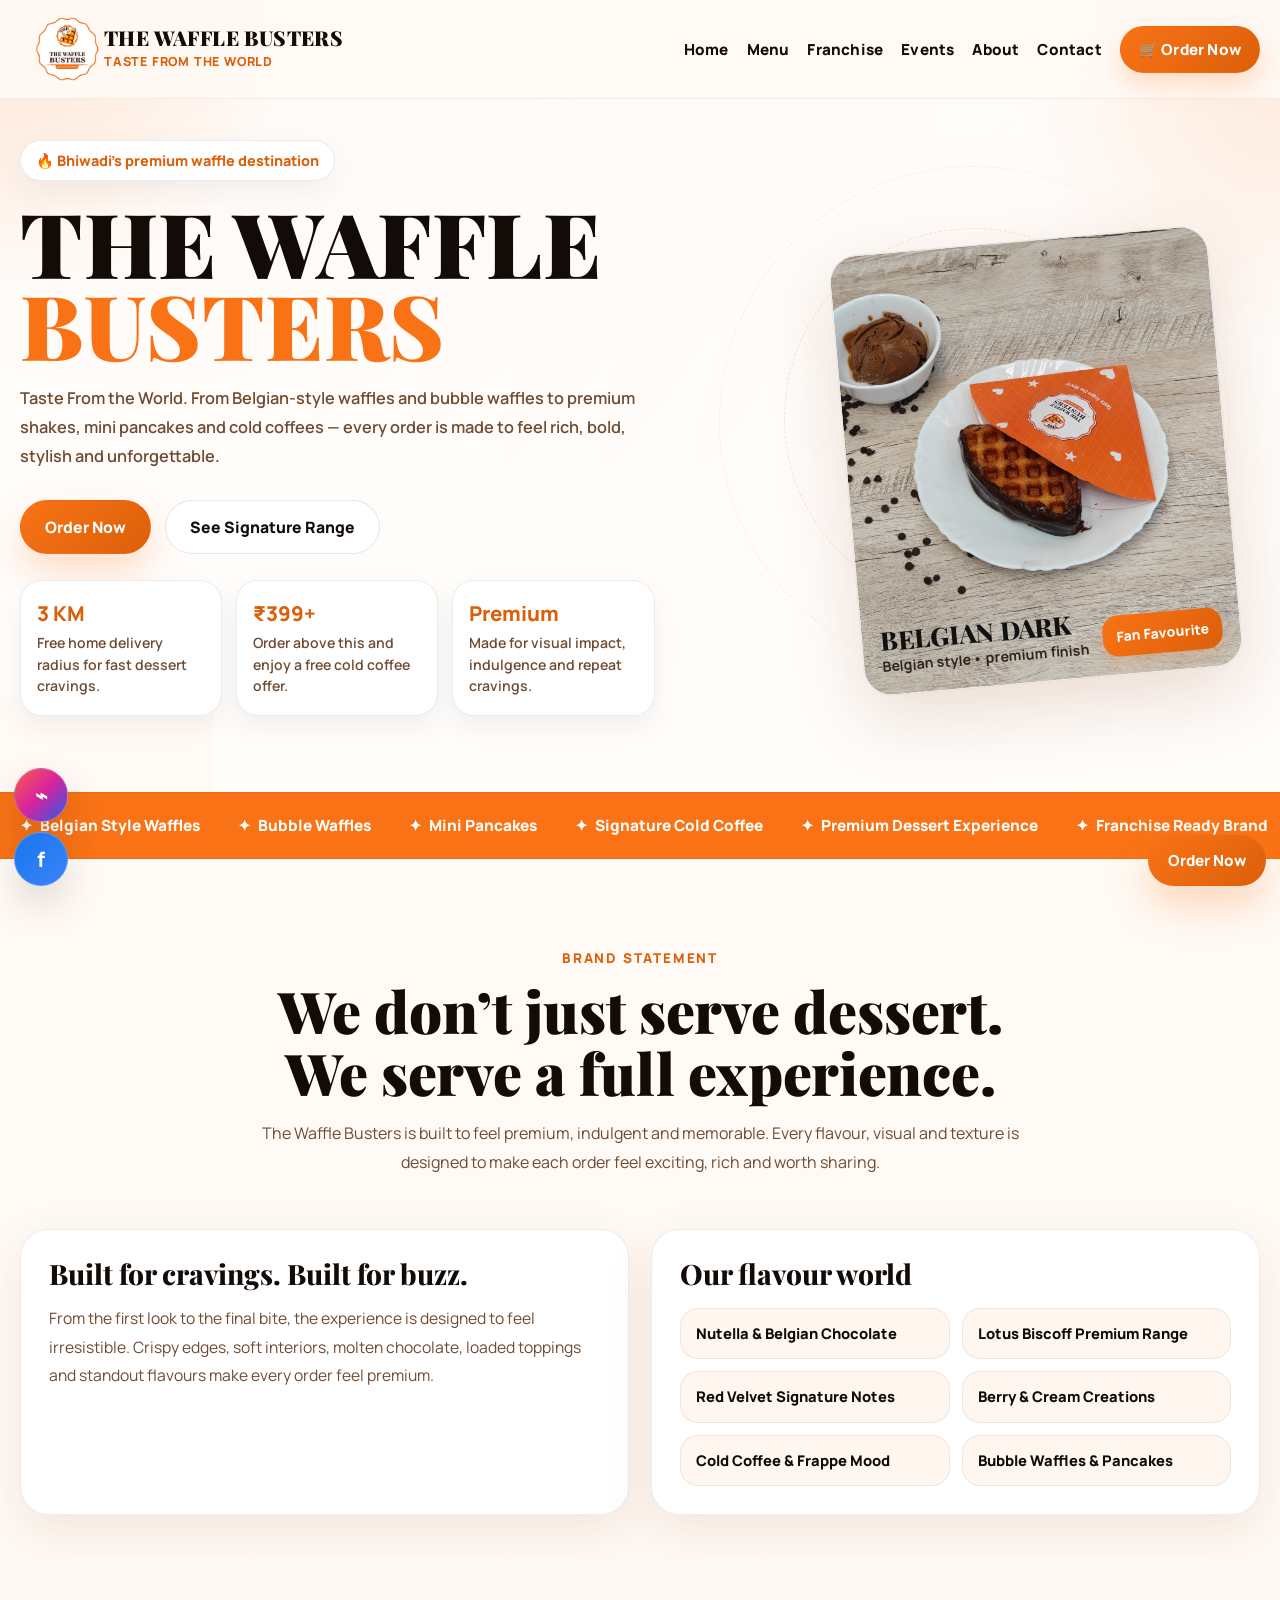
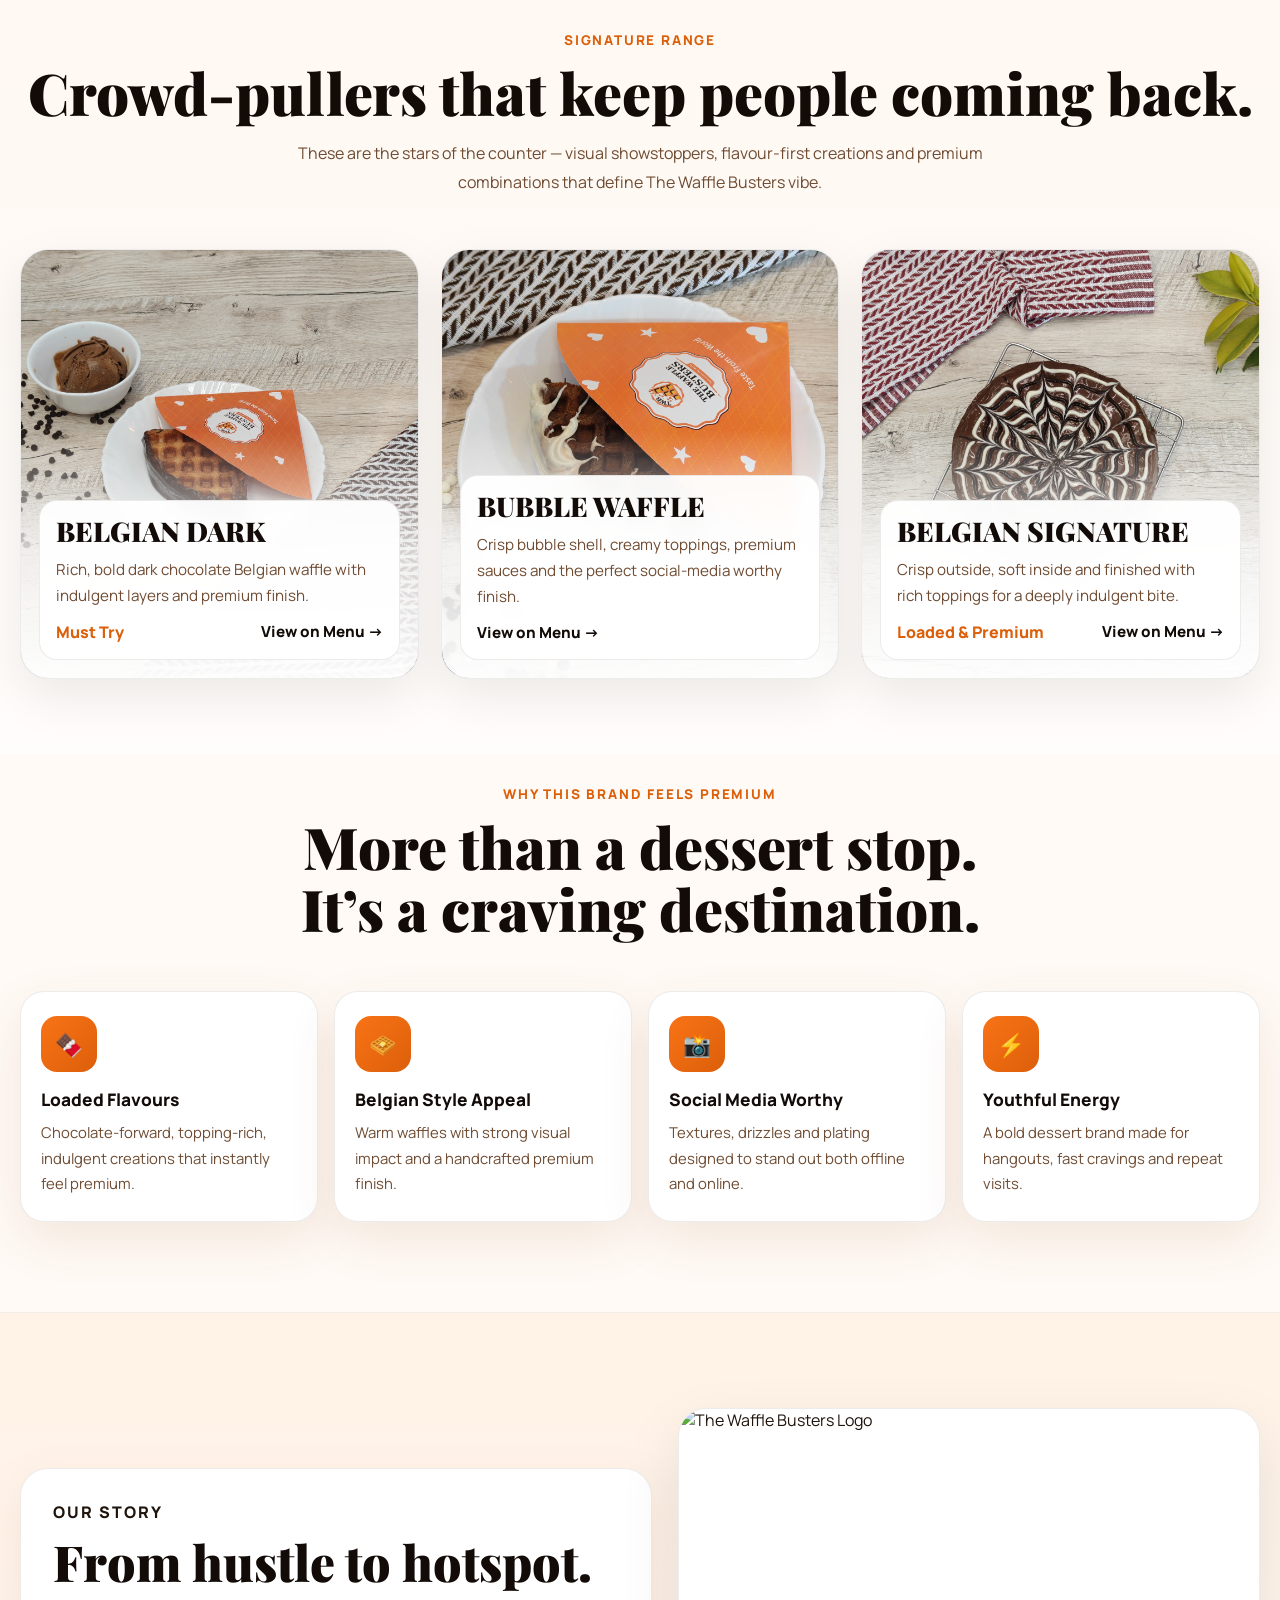
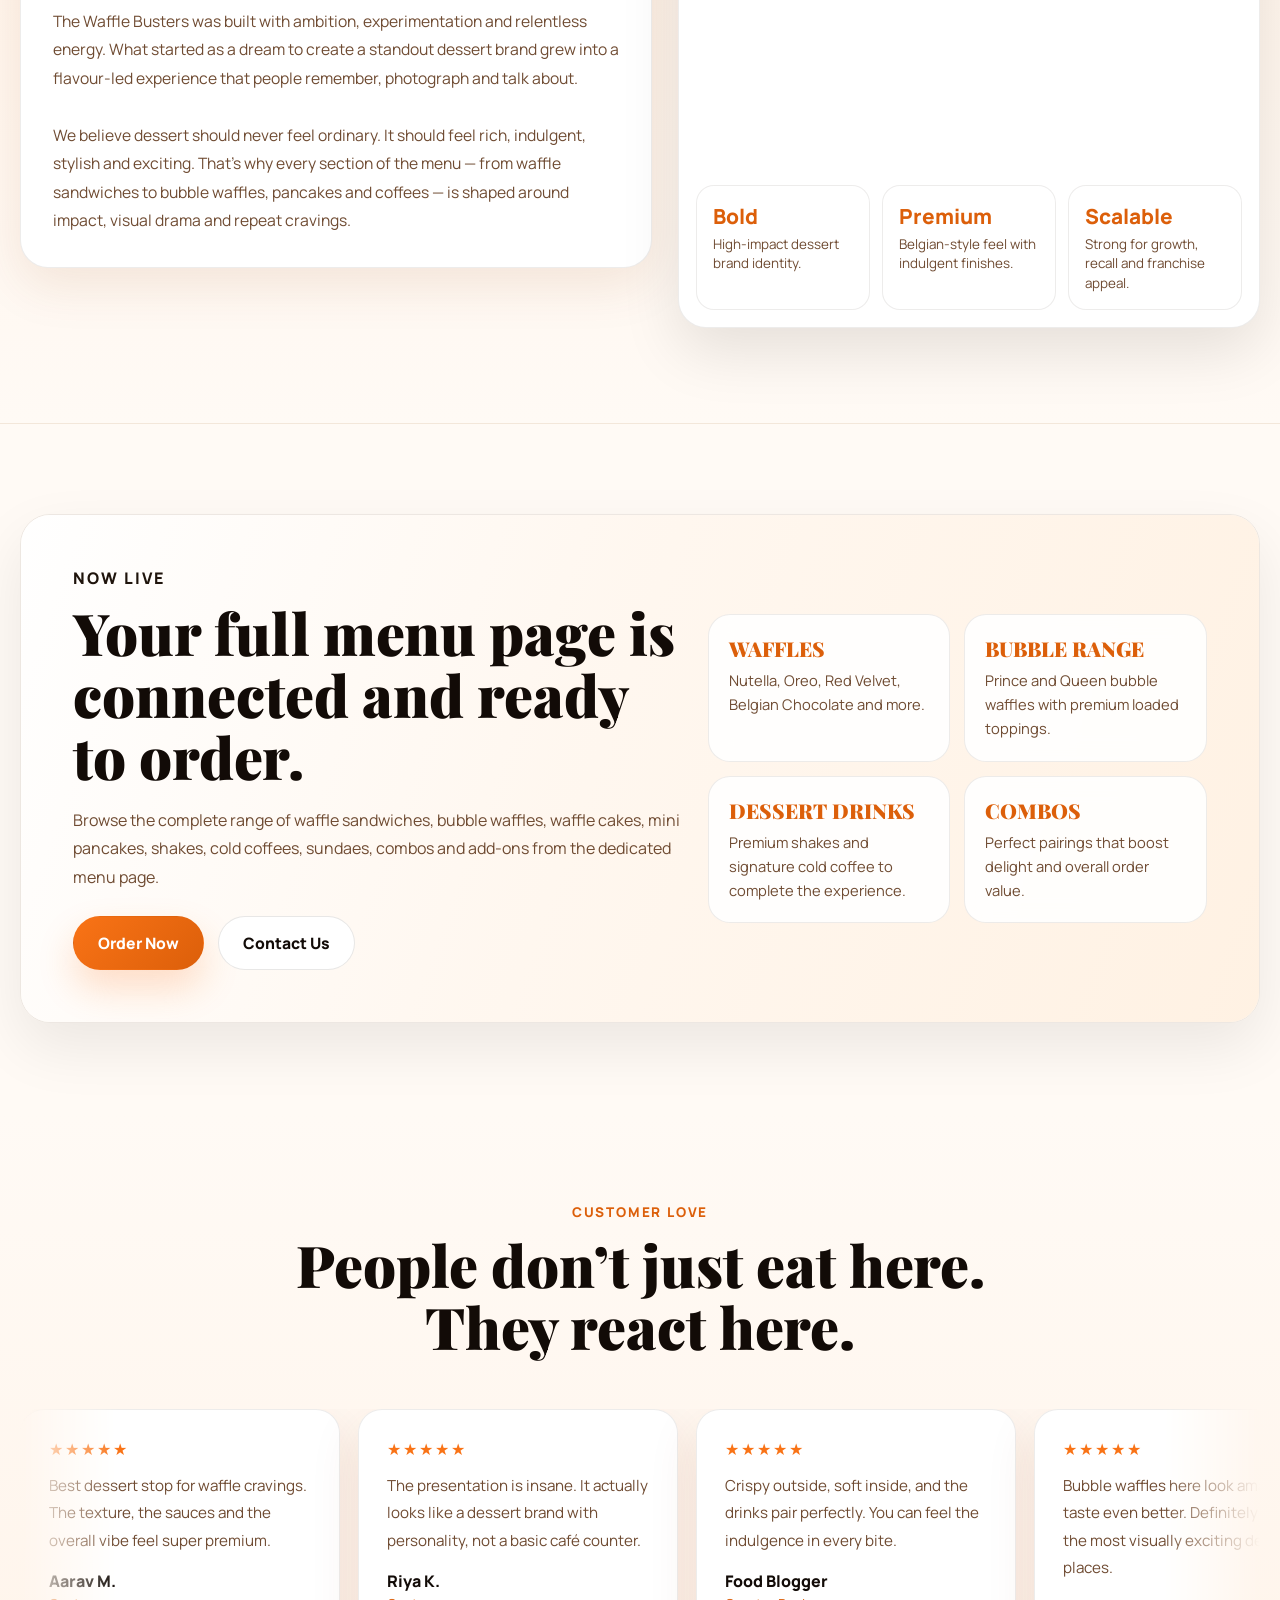
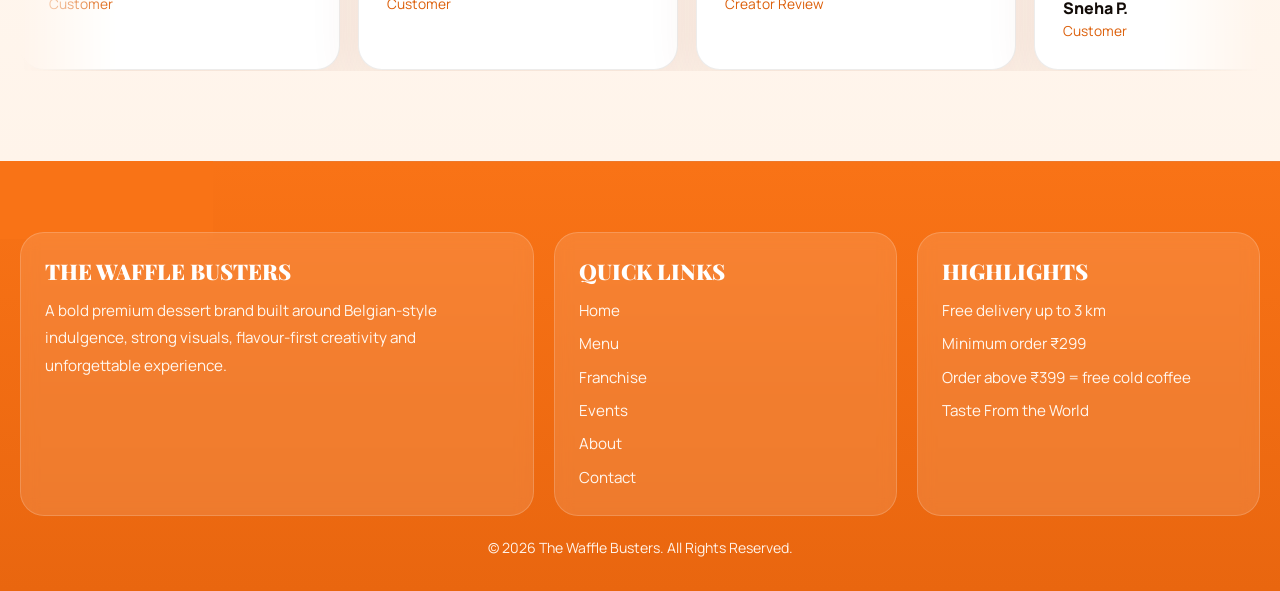
==== commit e45b456f: "updated website UI and performance fixes" ====
--- a/index.html
+++ b/index.html
@@ -1769,7 +1769,7 @@
         <div class="orbit two"></div>
 
         <div class="floating-card main-waffle">
-          <img src="assets/images/front.jpeg" alt="Signature waffle">
+          <img src="assets/images/front.webp" alt="Signature waffle">
           <div class="label">
             <div>
               <h3>Belgian Dark</h3>
@@ -1779,9 +1779,7 @@
           </div>
         </div>
 
-        <div class="hero-floating-badge">
-          TASTE<br>FROM THE<br>WORLD
-        </div>
+        
       </div>
 
     </div>
@@ -1866,12 +1864,11 @@
         </div>
 
         <div class="card">
-          <img src="assets/images/2.jpeg" alt="Bubble waffle">
+          <img src="assets/images/2.webp" alt="Bubble waffle">
           <div class="card-content">
             <h3>Bubble Waffle</h3>
             <p>Crisp bubble shell, creamy toppings, premium sauces and the perfect social-media worthy finish.</p>
             <div class="card-meta">
-              <div class="card-price">Prince / Queen</div>
               <a class="card-link" href="menu.html">View on Menu →</a>
             </div>
           </div>
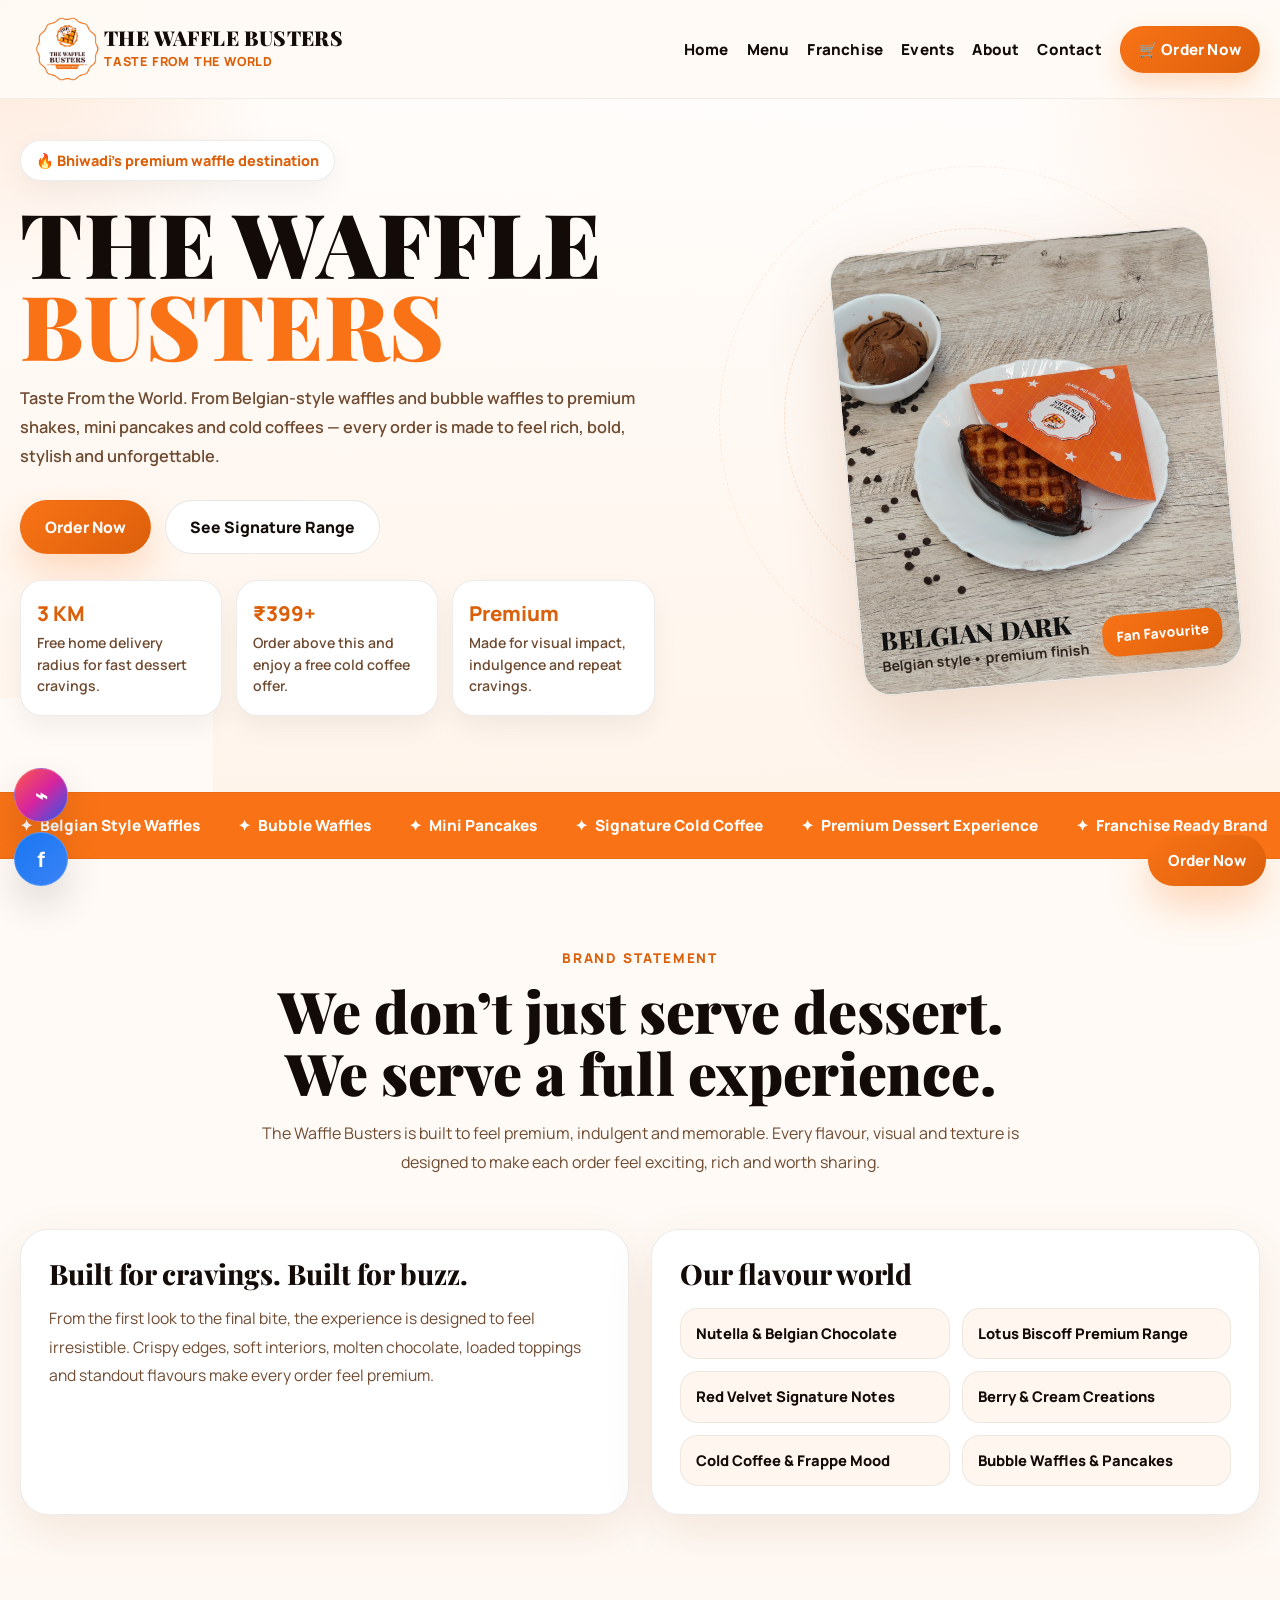
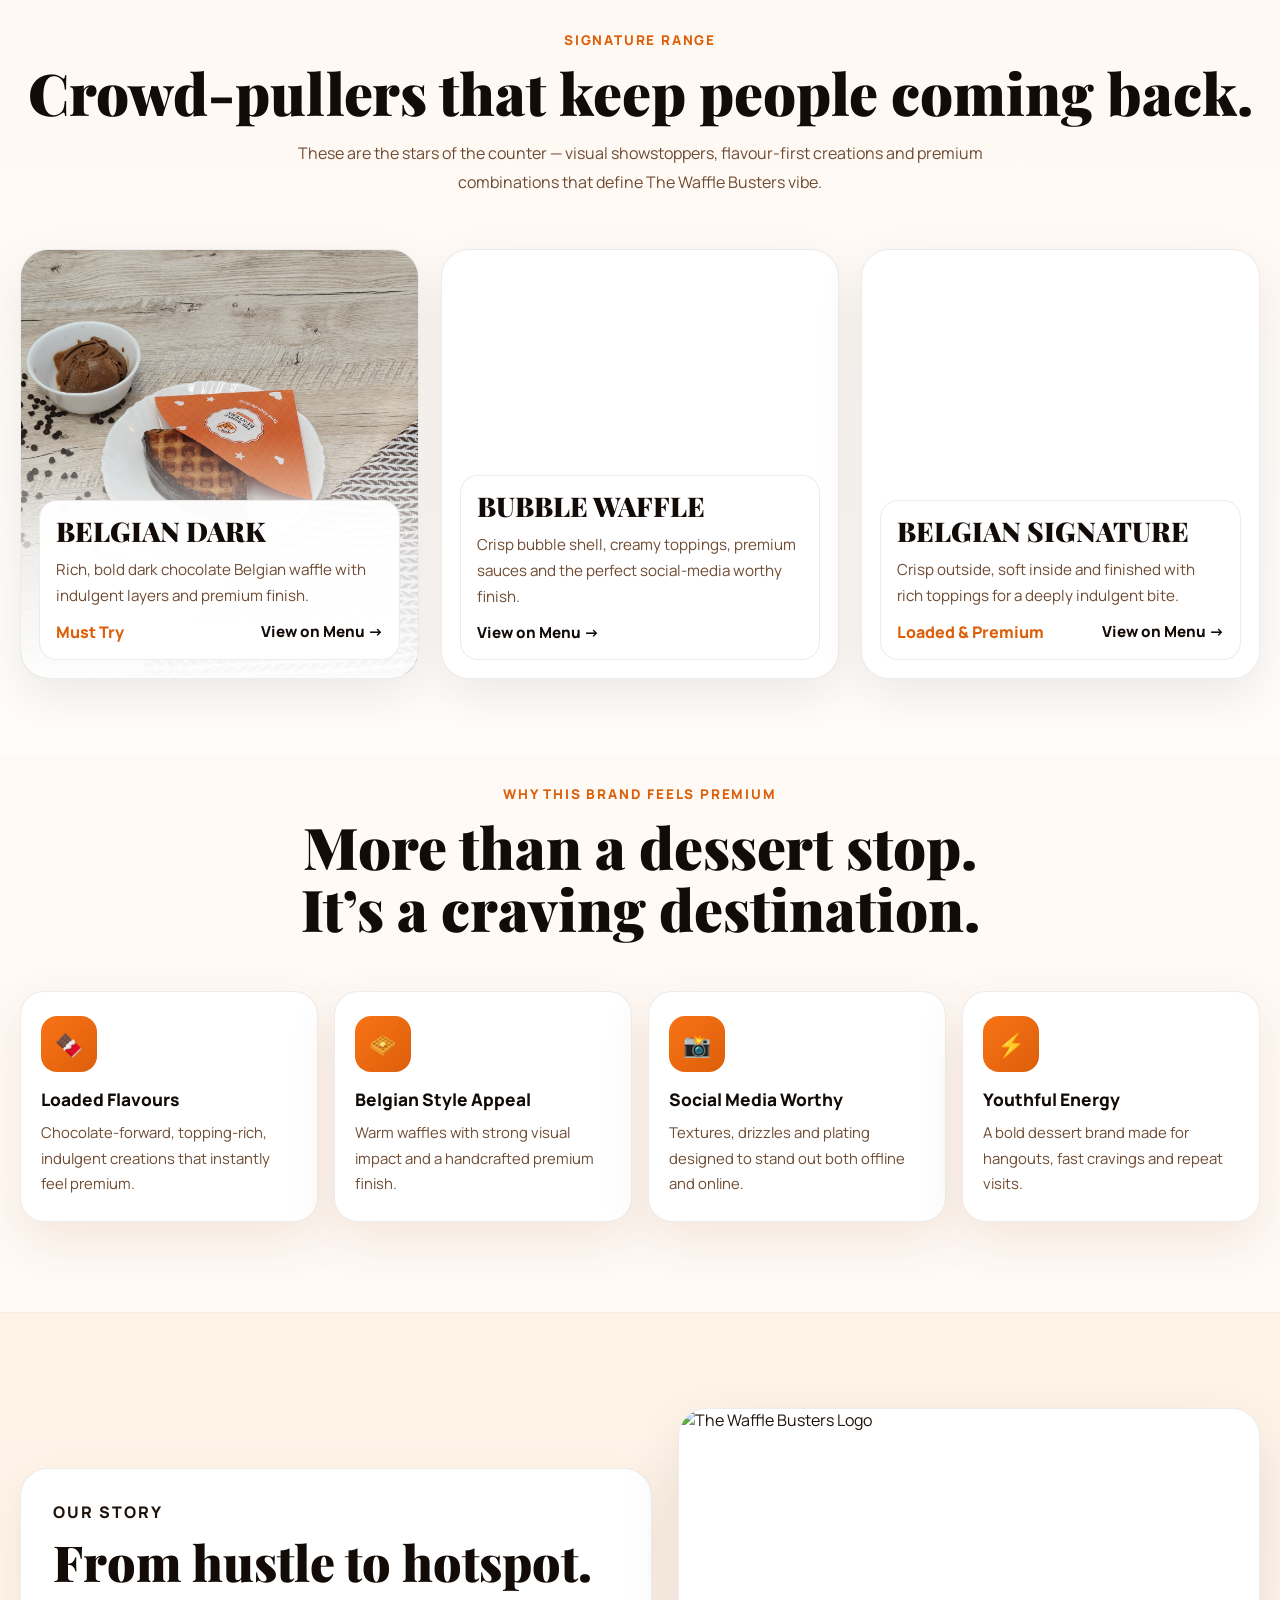
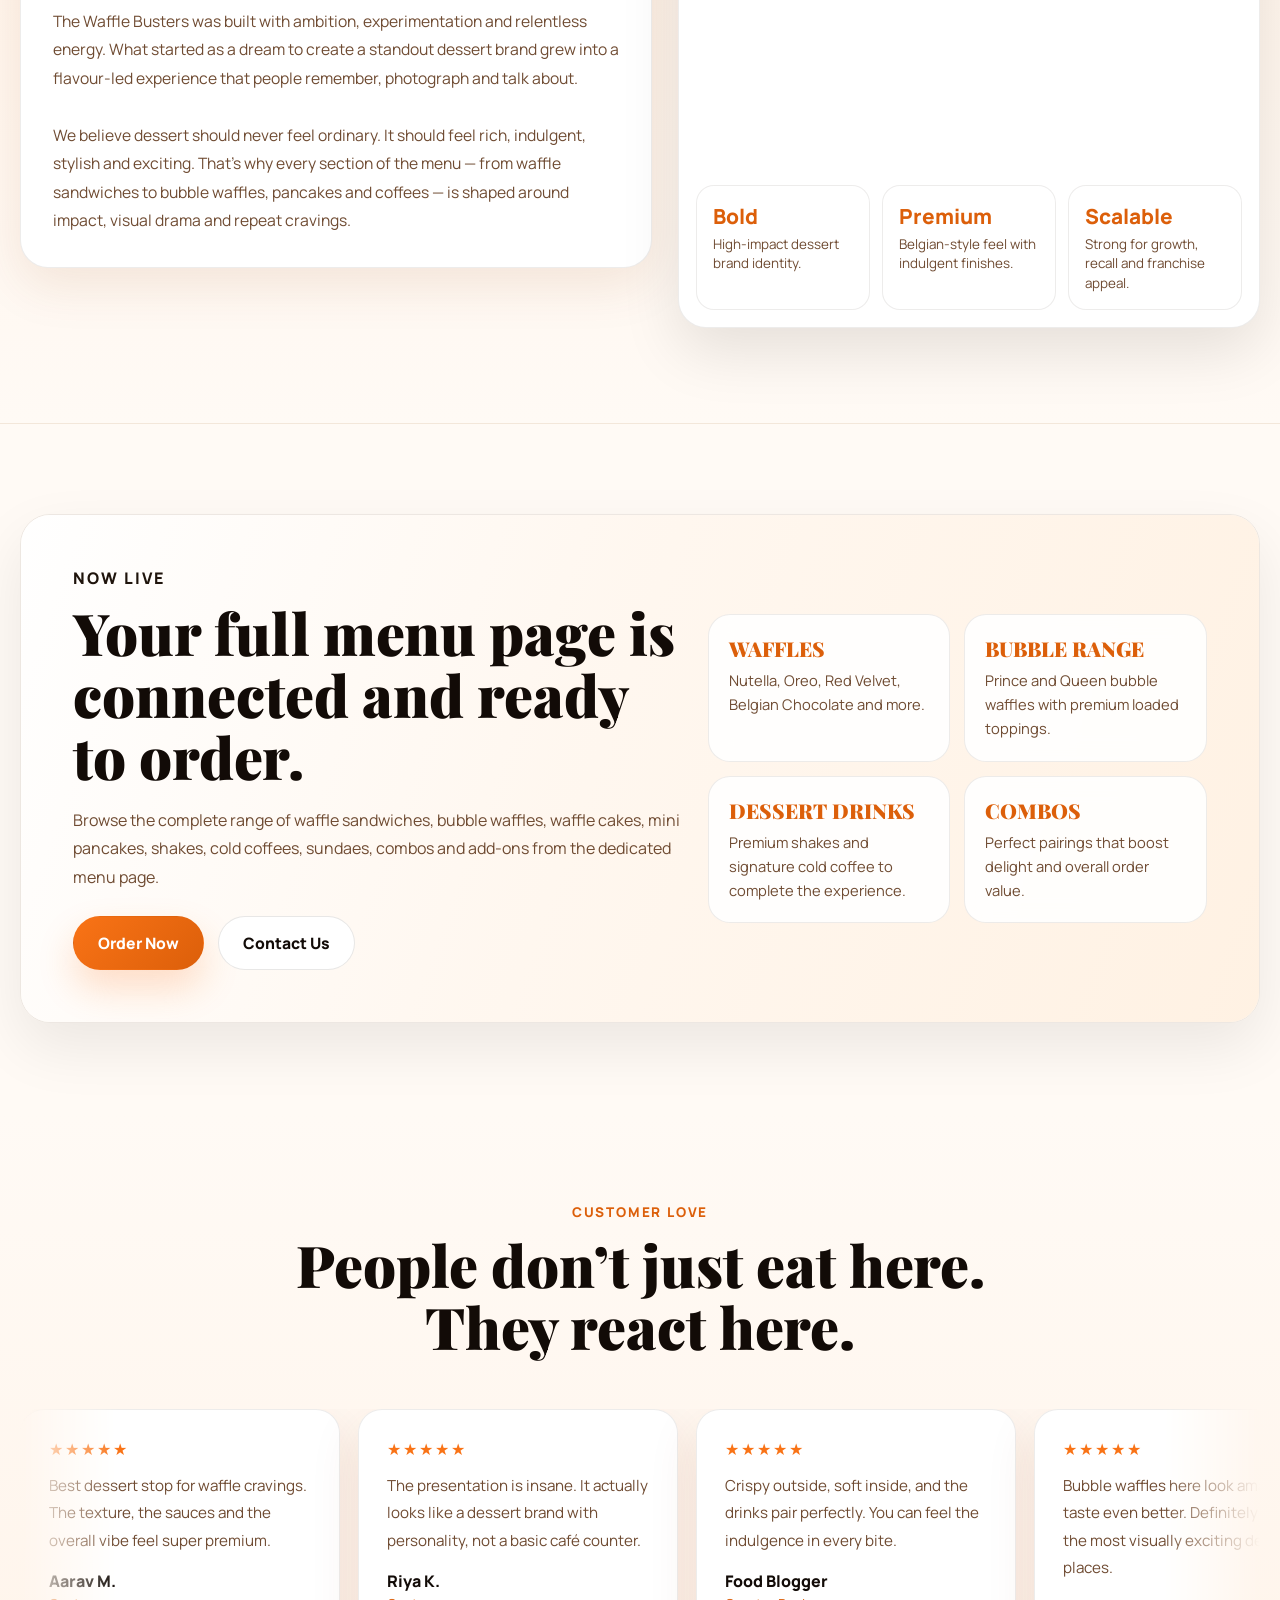
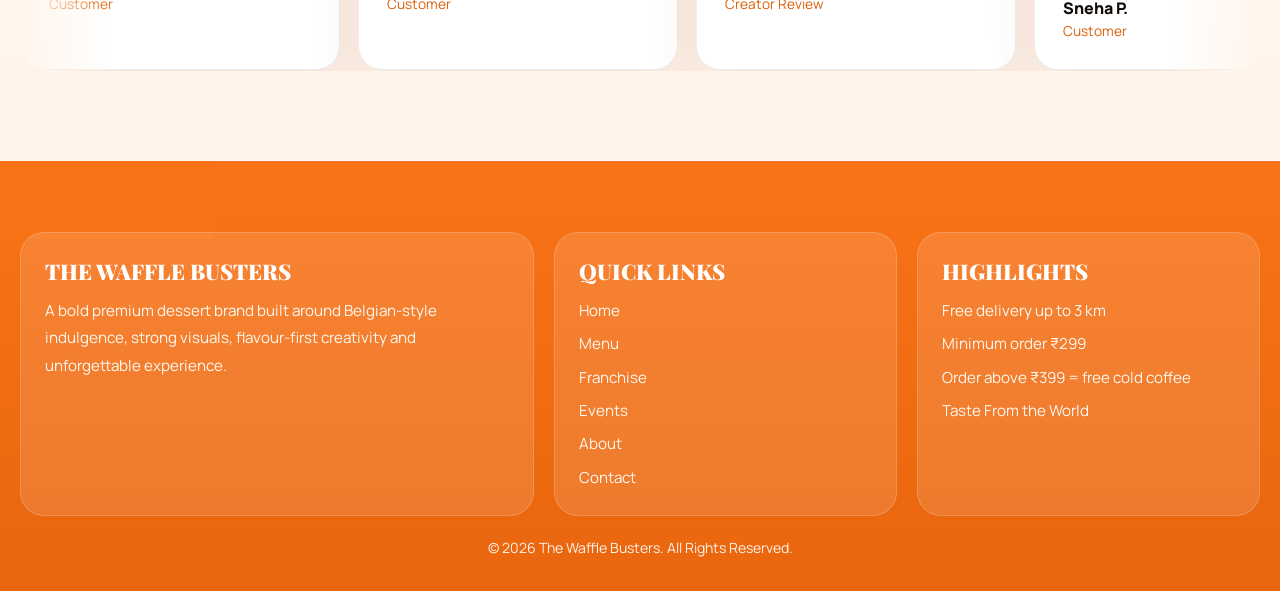
==== commit c1fb5d3b: "updated website UI and performance" ====
--- a/index.html
+++ b/index.html
@@ -1,6 +1,7 @@
 <!DOCTYPE html>
 <html lang="en">
 <head>
+  <link rel="preload" as="image" href="assets/images/front.webp" type="image/webp" fetchpriority="high">
   <meta charset="UTF-8" />
   <meta name="viewport" content="width=device-width, initial-scale=1.0" />
   <title>The Waffle Busters | Order Online</title>
@@ -71,18 +72,17 @@
   }
 
   /* NAVBAR */
-  .navbar{
-    position:fixed;
-    top:0;
-    left:0;
-    width:100%;
-    z-index:1200;
-    padding:14px 0;
-    transition:.35s ease;
-    background:rgba(255,250,245,.88);
-    backdrop-filter:blur(14px);
-    border-bottom:1px solid rgba(31,20,12,.06);
-  }
+.navbar{
+  position:fixed;
+  top:0;
+  left:0;
+  width:100%;
+  z-index:1200;
+  padding:14px 0;
+  transition:.35s ease;
+  background:rgba(255,250,245,.96);
+  border-bottom:1px solid rgba(31,20,12,.06);
+}
 
   .navbar.scrolled{
     background:rgba(255,248,241,.96);
@@ -242,16 +242,15 @@
   }
 
   /* HERO */
-  .hero{
-    min-height:88vh;
-    display:flex;
-    align-items:center;
-    padding:138px 0 74px;
-    overflow:hidden;
-    background:
-      linear-gradient(180deg, rgba(255,255,255,.72), rgba(255,255,255,.82)),
-      url('assets/images/hero-bg.jpeg') center/cover no-repeat;
-  }
+.hero{
+  min-height:88vh;
+  display:flex;
+  align-items:center;
+  padding:138px 0 74px;
+  overflow:hidden;
+  background:
+    linear-gradient(180deg, rgba(255,255,255,.92), rgba(255,244,234,.96));
+}
 
   .hero::before{
     content:"";
@@ -682,18 +681,17 @@
       linear-gradient(to top, rgba(255,255,255,.98) 0%, rgba(255,255,255,.78) 30%, rgba(255,255,255,0) 58%);
   }
 
-  .card-content{
-    position:absolute;
-    left:18px;
-    right:18px;
-    bottom:18px;
-    z-index:2;
-    background:rgba(255,255,255,.94);
-    padding:16px;
-    border-radius:18px;
-    border:1px solid rgba(31,20,12,.08);
-    backdrop-filter:blur(8px);
-  }
+ .card-content{
+  position:absolute;
+  left:18px;
+  right:18px;
+  bottom:18px;
+  z-index:2;
+  background:rgba(255,255,255,.96);
+  padding:16px;
+  border-radius:18px;
+  border:1px solid rgba(31,20,12,.08);
+}
 
   .card-content h3{
     font-family:'Playfair Display',serif;
@@ -1042,13 +1040,12 @@
     z-index:2;
   }
 
-  .footer-card{
-    background:rgba(255,255,255,.12);
-    border:1px solid rgba(255,255,255,.18);
-    border-radius:24px;
-    padding:24px;
-    backdrop-filter:blur(8px);
-  }
+.footer-card{
+  background:rgba(255,255,255,.12);
+  border:1px solid rgba(255,255,255,.18);
+  border-radius:24px;
+  padding:24px;
+}
 
   .footer-card h3{
     font-family:'Playfair Display',serif;
@@ -1700,8 +1697,7 @@
   <nav class="navbar" id="navbar">
     <div class="nav-inner">
       <a href="#home" class="logo">
-        <img src="assets/images/logo.png" alt="The Waffle Busters Logo" class="logo-img">
-        <div class="logo-text">
+<img src="assets/images/logo.png" alt="The Waffle Busters Logo" class="logo-img" width="70" height="70" loading="eager" decoding="async">        <div class="logo-text">
           <h2>The Waffle Busters</h2>
           <p>Taste From the World</p>
         </div>
@@ -1769,8 +1765,7 @@
         <div class="orbit two"></div>
 
         <div class="floating-card main-waffle">
-          <img src="assets/images/front.webp" alt="Signature waffle">
-          <div class="label">
+<img src="assets/images/front.webp" alt="Signature waffle" width="900" height="1100" loading="eager" fetchpriority="high" decoding="async">          <div class="label">
             <div>
               <h3>Belgian Dark</h3>
               <span>Belgian style • premium finish</span>
@@ -1852,7 +1847,7 @@
 
       <div class="cards">
         <div class="card">
-          <img src="assets/images/menu/Belgian Dark Waffle Sandwich.jpg.webp" alt="Nutella Burst">
+<img src="assets/images/menu/Belgian Dark Waffle Sandwich.jpg.webp" alt="Nutella Burst" width="900" height="1100" loading="lazy" decoding="async">
           <div class="card-content">
             <h3>Belgian Dark</h3>
             <p>Rich, bold dark chocolate Belgian waffle with indulgent layers and premium finish.</p>
@@ -1864,7 +1859,7 @@
         </div>
 
         <div class="card">
-          <img src="assets/images/2.webp" alt="Bubble waffle">
+<img src="assets/images/2.webp" alt="Bubble waffle" width="900" height="1100" loading="lazy" decoding="async">
           <div class="card-content">
             <h3>Bubble Waffle</h3>
             <p>Crisp bubble shell, creamy toppings, premium sauces and the perfect social-media worthy finish.</p>
@@ -1875,8 +1870,7 @@
         </div>
 
         <div class="card">
-          <img src="assets/images/3.webp" alt="Belgian waffle">
-          <div class="card-content">
+<img src="assets/images/3.webp" alt="Belgian waffle" width="900" height="1100" loading="lazy" decoding="async">          <div class="card-content">
             <h3>Belgian Signature</h3>
             <p>Crisp outside, soft inside and finished with rich toppings for a deeply indulgent bite.</p>
             <div class="card-meta">
@@ -1943,8 +1937,7 @@
 
       <div class="journey-visual">
         <div class="journey-image">
-          <img src="assets/images/image.png" alt="The Waffle Busters Logo">
-        </div>
+<img src="assets/images/image.png" alt="The Waffle Busters Logo" width="1200" height="900" loading="lazy" decoding="async">        </div>
 
         <div class="overlay-box">
           <div class="overlay-mini">
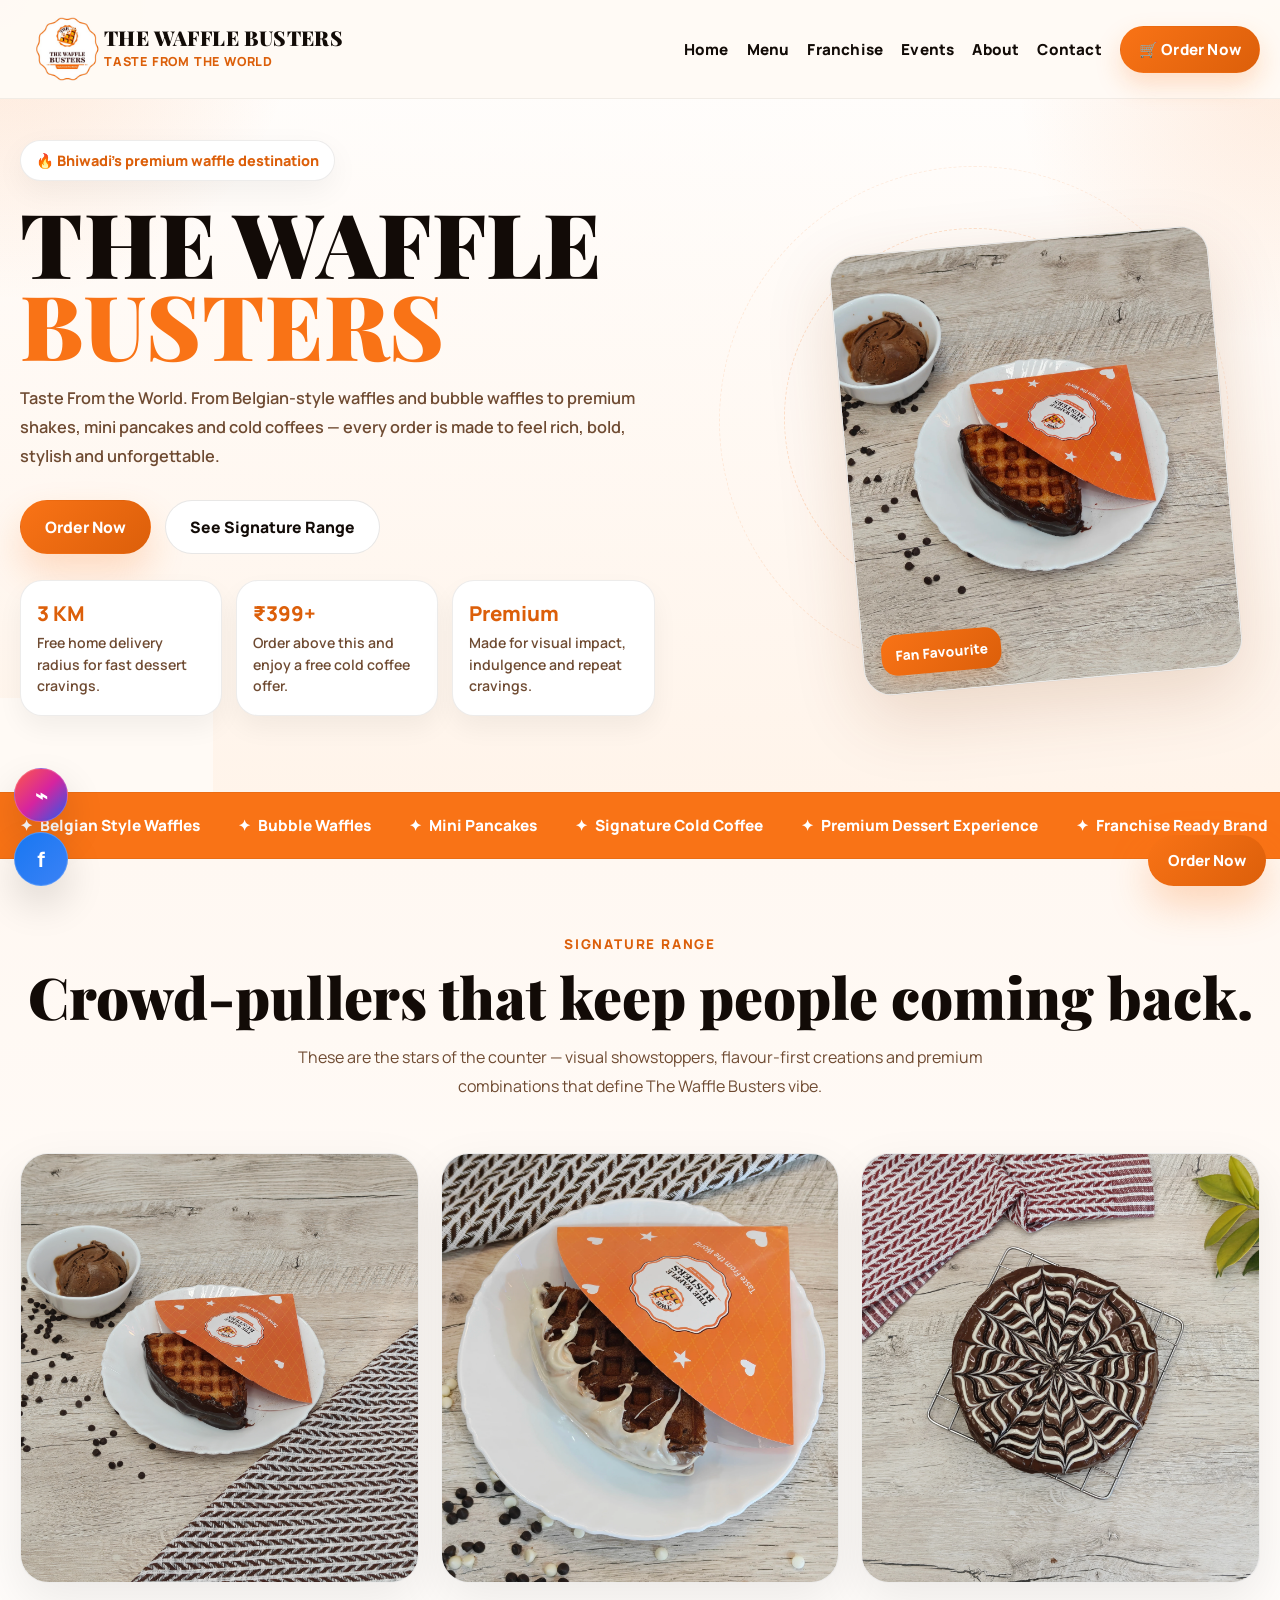
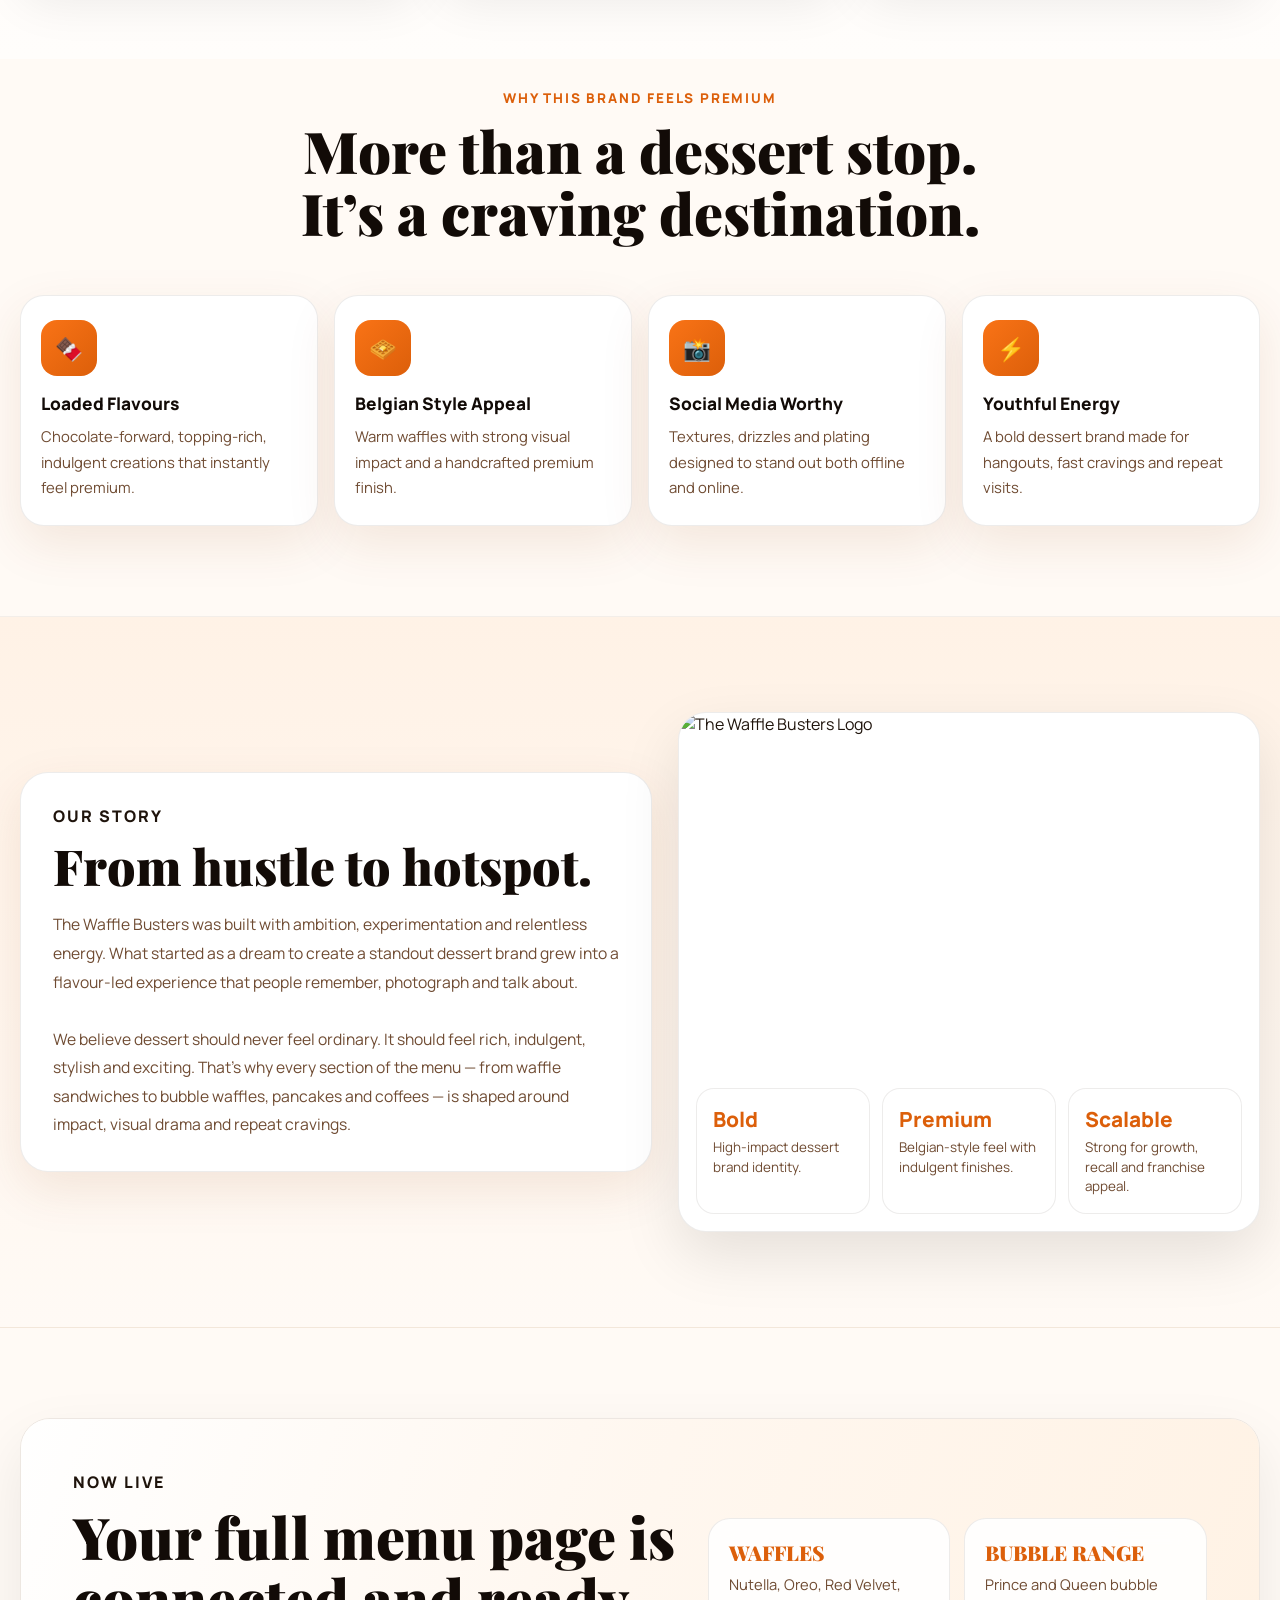
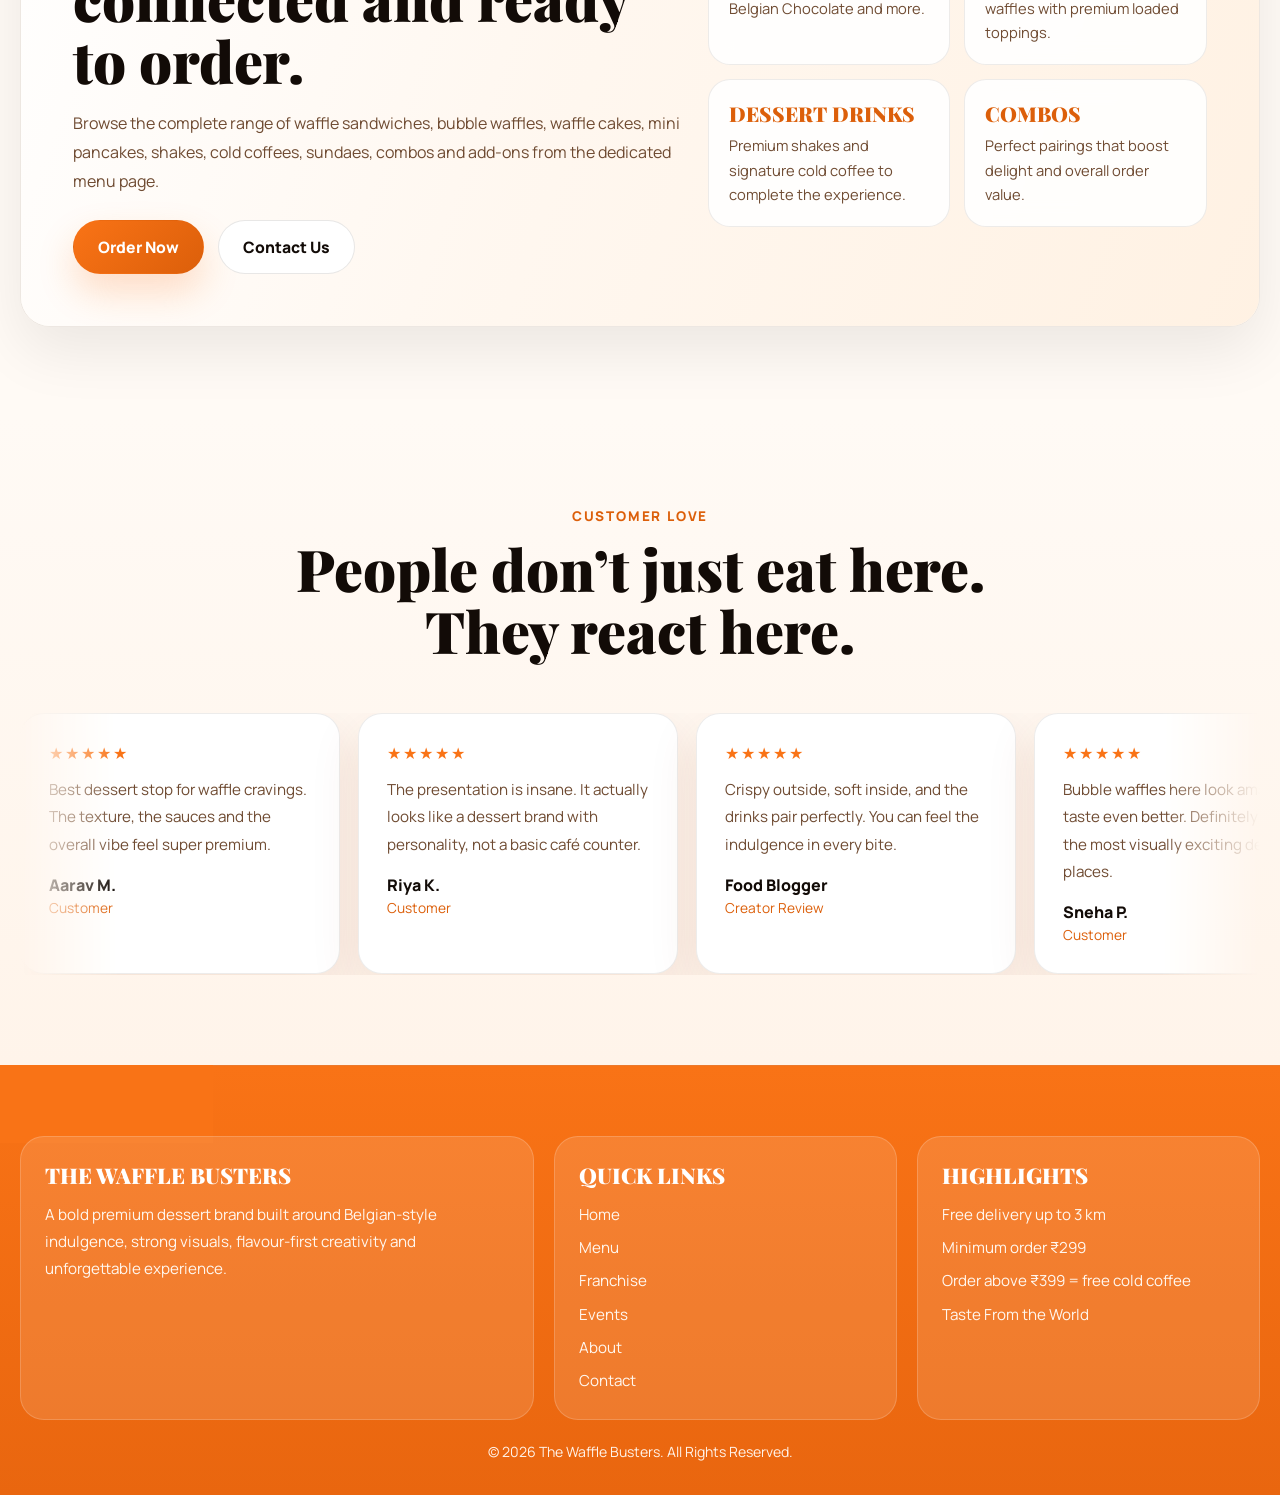
==== commit 62b42f26: "updated homepage and menu" ====
--- a/index.html
+++ b/index.html
@@ -30,6 +30,42 @@
     --nav-h:88px;
   }
 
+  .card {
+  position: relative;
+  overflow: hidden;
+  border-radius: 20px;
+}
+
+.card img {
+  width: 100%;
+  height: 100%;
+  object-fit: cover;
+  display: block;
+}
+
+.card-link-full {
+  display: block;
+  position: relative;
+}
+
+.card-link-full::after {
+  content: "View Menu →";
+  position: absolute;
+  bottom: 20px;
+  left: 20px;
+  background: rgba(0,0,0,0.6);
+  color: white;
+  padding: 8px 14px;
+  border-radius: 10px;
+  font-size: 14px;
+  opacity: 0;
+  transition: 0.3s ease;
+}
+
+.card:hover .card-link-full::after {
+  opacity: 1;
+}
+
   *{
     margin:0;
     padding:0;
@@ -644,53 +680,58 @@
   }
 
   .cards{
-    display:grid;
-    grid-template-columns:repeat(3, minmax(0,1fr));
-    gap:22px;
-  }
-
-  .card{
-    position:relative;
-    min-height:430px;
-    border-radius:28px;
-    overflow:hidden;
-    cursor:pointer;
-    box-shadow:0 18px 50px rgba(0,0,0,.08);
-    border:1px solid rgba(31,20,12,.08);
-    background:#fff;
-  }
-
-  .card img{
-    position:absolute;
-    inset:0;
-    width:100%;
-    height:100%;
-    object-fit:cover;
-    transition:transform .7s ease;
-  }
-
-  .card:hover img{
-    transform:scale(1.06);
-  }
-
-  .card::after{
-    content:"";
-    position:absolute;
-    inset:0;
-    background:
-      linear-gradient(to top, rgba(255,255,255,.98) 0%, rgba(255,255,255,.78) 30%, rgba(255,255,255,0) 58%);
-  }
-
- .card-content{
+  display:grid;
+  grid-template-columns:repeat(3, minmax(0,1fr));
+  gap:22px;
+}
+
+.card{
+  position:relative;
+  min-height:430px;
+  border-radius:28px;
+  overflow:hidden;
+  cursor:pointer;
+  box-shadow:0 18px 50px rgba(0,0,0,.08);
+  border:1px solid rgba(31,20,12,.08);
+  background:#fff;
+}
+
+.card-link-full{
+  display:block;
+  width:100%;
+  height:100%;
+  position:relative;
+}
+
+.card img{
+  width:100%;
+  height:100%;
+  object-fit:cover;
+  display:block;
+  transition:transform .7s ease;
+}
+
+.card:hover img{
+  transform:scale(1.06);
+}
+
+.card-link-full::after{
+  content:"View on Menu →";
   position:absolute;
   left:18px;
-  right:18px;
   bottom:18px;
-  z-index:2;
-  background:rgba(255,255,255,.96);
-  padding:16px;
-  border-radius:18px;
-  border:1px solid rgba(31,20,12,.08);
+  background:rgba(0,0,0,.62);
+  color:#fff;
+  padding:10px 14px;
+  border-radius:12px;
+  font-size:.92rem;
+  font-weight:800;
+  opacity:0;
+  transition:.28s ease;
+}
+
+.card:hover .card-link-full::after{
+  opacity:1;
 }
 
   .card-content h3{
@@ -1766,10 +1807,7 @@
 
         <div class="floating-card main-waffle">
 <img src="assets/images/front.webp" alt="Signature waffle" width="900" height="1100" loading="eager" fetchpriority="high" decoding="async">          <div class="label">
-            <div>
-              <h3>Belgian Dark</h3>
-              <span>Belgian style • premium finish</span>
-            </div>
+           
             <div class="price-pill">Fan Favourite</div>
           </div>
         </div>
@@ -1798,90 +1836,45 @@
     </div>
   </section>
 
-  <section class="statement">
-    <div class="container">
-      <div class="section-head">
-        <div class="mini">Brand Statement</div>
-        <h2>We don’t just serve dessert.<br>We serve a full experience.</h2>
-        <p>
-          The Waffle Busters is built to feel premium, indulgent and memorable. Every flavour,
-          visual and texture is designed to make each order feel exciting, rich and worth sharing.
-        </p>
+  <section class="signature" id="signature">
+  <div class="container">
+    <div class="section-head">
+      <div class="mini">Signature Range</div>
+      <h2>Crowd-pullers that keep people coming back.</h2>
+      <p>
+        These are the stars of the counter — visual showstoppers, flavour-first creations
+        and premium combinations that define The Waffle Busters vibe.
+      </p>
+    </div>
+
+    <div class="cards">
+
+      <!-- Card 1 -->
+      <div class="card">
+        <a href="menu.html" class="card-link-full">
+          <img src="assets/images/menu/Belgian Dark Waffle Sandwich.jpg.webp" alt="Belgian Dark" loading="lazy">
+        </a>
       </div>
 
-      <div class="statement-grid">
-        <div class="statement-card">
-          <h3>Built for cravings. Built for buzz.</h3>
-          <p>
-            From the first look to the final bite, the experience is designed to feel irresistible.
-            Crispy edges, soft interiors, molten chocolate, loaded toppings and standout flavours
-            make every order feel premium.
-          </p>
-        </div>
-
-        <div class="statement-card">
-          <h3>Our flavour world</h3>
-          <div class="flavour-grid">
-            <div class="flavour-pill">Nutella & Belgian Chocolate</div>
-            <div class="flavour-pill">Lotus Biscoff Premium Range</div>
-            <div class="flavour-pill">Red Velvet Signature Notes</div>
-            <div class="flavour-pill">Berry & Cream Creations</div>
-            <div class="flavour-pill">Cold Coffee & Frappe Mood</div>
-            <div class="flavour-pill">Bubble Waffles & Pancakes</div>
-          </div>
-        </div>
+      <!-- Card 2 -->
+      <div class="card">
+        <a href="menu.html" class="card-link-full">
+          <img src="assets/images/2.webp" alt="Bubble Waffle" loading="lazy">
+        </a>
       </div>
+
+      <!-- Card 3 -->
+      <div class="card">
+        <a href="menu.html" class="card-link-full">
+          <img src="assets/images/3.webp" alt="Belgian Signature" loading="lazy">
+        </a>
+      </div>
+
     </div>
-  </section>
-
-  <section class="signature" id="signature">
-    <div class="container">
-      <div class="section-head">
-        <div class="mini">Signature Range</div>
-        <h2>Crowd-pullers that keep people coming back.</h2>
-        <p>
-          These are the stars of the counter — visual showstoppers, flavour-first creations
-          and premium combinations that define The Waffle Busters vibe.
-        </p>
-      </div>
-
-      <div class="cards">
-        <div class="card">
-<img src="assets/images/menu/Belgian Dark Waffle Sandwich.jpg.webp" alt="Nutella Burst" width="900" height="1100" loading="lazy" decoding="async">
-          <div class="card-content">
-            <h3>Belgian Dark</h3>
-            <p>Rich, bold dark chocolate Belgian waffle with indulgent layers and premium finish.</p>
-            <div class="card-meta">
-              <div class="card-price">Must Try</div>
-              <a class="card-link" href="menu.html">View on Menu →</a>
-            </div>
-          </div>
-        </div>
-
-        <div class="card">
-<img src="assets/images/2.webp" alt="Bubble waffle" width="900" height="1100" loading="lazy" decoding="async">
-          <div class="card-content">
-            <h3>Bubble Waffle</h3>
-            <p>Crisp bubble shell, creamy toppings, premium sauces and the perfect social-media worthy finish.</p>
-            <div class="card-meta">
-              <a class="card-link" href="menu.html">View on Menu →</a>
-            </div>
-          </div>
-        </div>
-
-        <div class="card">
-<img src="assets/images/3.webp" alt="Belgian waffle" width="900" height="1100" loading="lazy" decoding="async">          <div class="card-content">
-            <h3>Belgian Signature</h3>
-            <p>Crisp outside, soft inside and finished with rich toppings for a deeply indulgent bite.</p>
-            <div class="card-meta">
-              <div class="card-price">Loaded & Premium</div>
-              <a class="card-link" href="menu.html">View on Menu →</a>
-            </div>
-          </div>
-        </div>
-      </div>
-    </div>
-  </section>
+  </div>
+</section>
+
+ 
 
   <section class="highlights">
     <div class="container">
